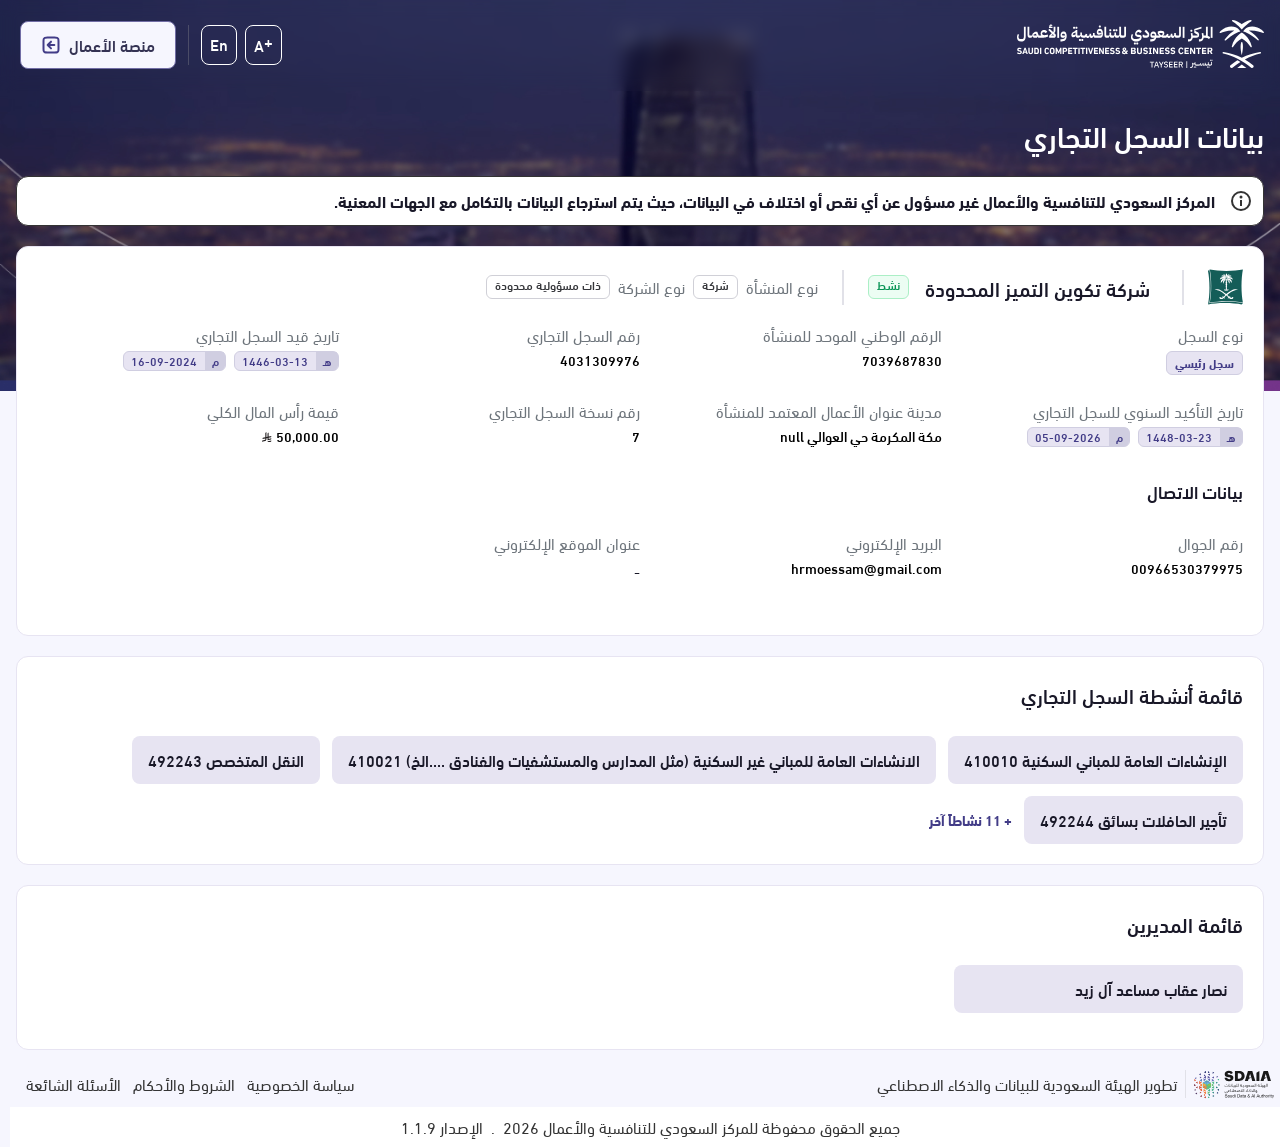
==== viewcr/index.html @ d01d8637 "Add files via upload" ====
<!DOCTYPE html><html lang="en" translate="no" style="--base-font-size: 1rem;"><head><base href="./"><script>
(function () {
  try {
    // Keep the actual exported document address before restoring the captured
    // route identity below. Root-absolute hash routers otherwise navigate to
    // the static server root (/#/route) and discard the clone/project subpath.
    var physicalDocumentPath = location.pathname;
    var physicalDocumentSearch = location.search;
    var physicalDocumentHash = location.hash;
    // A generated HTML filename is a physical implementation detail, never a
    // deployment directory. Remove it before deriving the hosting subpath.
    var currentPath = location.pathname.replace(/\/index\.html(?=\/|$)/ig, '');
    currentPath = currentPath.endsWith('/') ? currentPath : currentPath + '/';
    var marker = "/viewcr/";
    var markerIndex = currentPath.lastIndexOf(marker);
    var deploymentBase = markerIndex >= 0 ? currentPath.slice(0, markerIndex) : '';
    var deploymentRoot = (deploymentBase.replace(/\/+$/, '') || '') + '/';
    window.__CLONED_DEPLOYMENT_BASE__ = deploymentBase;
    var base = document.querySelector('base');
    if (base) base.setAttribute('href', deploymentRoot);
    function rootHashTarget(value) {
      if (typeof value !== 'string') return null;
      try {
        var parsed = new URL(value, location.href);
        if (parsed.origin !== location.origin || parsed.pathname !== '/' || !/^#\//.test(parsed.hash)) return null;
        return physicalDocumentPath + (parsed.search || physicalDocumentSearch) + parsed.hash;
      } catch (_) { return null; }
    }
    function normalizeHistoryUrl(value) {
      if (typeof value !== 'string') return value;
      try {
        var rootHash = rootHashTarget(value);
        if (rootHash) return rootHash;
        var parsed = new URL(value, location.href);
        if (parsed.pathname !== physicalDocumentPath) parsed.pathname = parsed.pathname.replace(/\/index\.html(?=\/|$)/ig, '');
        return parsed.pathname + parsed.search + parsed.hash;
      } catch (_) { return value; }
    }
    function routeAllowed(value, context) {
      var guard = window.__CLONED_ROUTE_GUARD__;
      return !guard || typeof guard.allows !== 'function' || guard.allows(value, context);
    }
    var nativeHistory = {};
    ['pushState', 'replaceState'].forEach(function (method) {
      var original = history[method];
      nativeHistory[method] = original;
      history[method] = function (state, title, url) {
        var normalized = normalizeHistoryUrl(url);
        if (url != null && !routeAllowed(normalized)) return;
        return original.call(history, state, title, normalized);
      };
    });
    // The Navigation API is the only pre-commit browser hook that also covers
    // location.href, location.assign(), and location.replace(). Anchors and
    // History API calls remain covered by the fallbacks below.
    if (window.navigation && window.navigation.addEventListener) {
      window.navigation.addEventListener('navigate', function (event) {
        var corrected = event.destination && rootHashTarget(event.destination.url);
        if (!corrected || !event.cancelable) return;
        event.preventDefault();
        if (!routeAllowed(corrected, event)) return;
        var oldUrl = location.href;
        var method = event.navigationType === 'replace' ? 'replaceState' : 'pushState';
        nativeHistory[method].call(history, null, document.title, corrected);
        window.dispatchEvent(new HashChangeEvent('hashchange', { oldURL: oldUrl, newURL: location.href }));
      });
    }
    document.addEventListener('click', function (event) {
      if (event.defaultPrevented || event.button !== 0 || event.metaKey || event.ctrlKey || event.shiftKey || event.altKey) return;
      var anchor = event.target && event.target.closest && event.target.closest('a[href]');
      if (!anchor || (anchor.target && anchor.target !== '_self') || anchor.hasAttribute('download')) return;
      var corrected = rootHashTarget(anchor.getAttribute('href'));
      if (!corrected) return;
      event.preventDefault();
      if (!routeAllowed(corrected)) return;
      var oldUrl = location.href;
      nativeHistory.pushState.call(history, null, document.title, corrected);
      window.dispatchEvent(new HashChangeEvent('hashchange', { oldURL: oldUrl, newURL: location.href }));
    }, true);
    var capturedRoute = "/viewcr?nCrNumber=+B9EvK6HoAWIYq6mggkFQg==";
    var capturedRootHash = false;
    var targetRoute = capturedRootHash
      ? physicalDocumentPath + ("?nCrNumber=+B9EvK6HoAWIYq6mggkFQg==" || physicalDocumentSearch) + (/^#\//.test(physicalDocumentHash) ? physicalDocumentHash : "")
      : deploymentRoot + capturedRoute.replace(/^\/+/, '');
    var targetIsPhysicalDocument = targetRoute.replace(/[?#].*$/, '') === physicalDocumentPath;
    if (location.pathname + location.search + location.hash !== targetRoute) {
      (capturedRootHash || targetIsPhysicalDocument ? nativeHistory.replaceState : history.replaceState).call(history, null, document.title, targetRoute);
    }
  } catch (_) {}
})();
</script><script>
(function () {
  var resources = {"https://qr.saudibusiness.gov.sa/config/root/env.root.js?1772371391979":"js/config/root/env.root_q_1772371391979-index.js","https://qr.saudibusiness.gov.sa/assets/index-QVNIwH8F.css":"css/assets/index-QVNIwH8F.css","https://qr.saudibusiness.gov.sa/env.js?1772371391979":"js/env_q_1772371391979-index.js","https://qr.saudibusiness.gov.sa/assets/index-CzTOOSTm.js":"js/assets/index-CzTOOSTm.js","https://qr.saudibusiness.gov.sa/assets/header-web-DisaZgHs.jpg":"assets/header-web-DisaZgHs.jpg","https://qr.saudibusiness.gov.sa/assets/new-logo-w-Bsa-bGtT.svg":"assets/new-logo-w-Bsa-bGtT.svg","https://api.saudibusiness.gov.sa/sbc/externalgw/qrapi-nl/api/app/Qr/GetCrDetails?mcEncryptedCrNumber=+B9EvK6HoAWIYq6mggkFQg%3D%3D":"api/_long/resource-78e67bfc792991cbad0f245cae464e5b072217eaabb51f446d895285f20db1a5.json","https://qr.saudibusiness.gov.sa/assets/sdaiaLogo-DA2sR2Cc.svg":"assets/sdaiaLogo-DA2sR2Cc.svg","https://qr.saudibusiness.gov.sa/assets/DINNextLTArabic-Medium-C5X_7zdr.woff2":"assets/DINNextLTArabic-Medium-C5X_7zdr.woff2","https://qr.saudibusiness.gov.sa/assets/DINNextLTArabic-Bold-D6gNGPOf.woff2":"assets/DINNextLTArabic-Bold-D6gNGPOf.woff2","https://qr.saudibusiness.gov.sa/assets/DINNextLTArabic-Regular-DYtxlCll.woff2":"assets/DINNextLTArabic-Regular-DYtxlCll.woff2","https://qr.saudibusiness.gov.sa/assets/header-mobile-Bri6g_KO.jpg":"assets/header-mobile-Bri6g_KO.jpg","https://qr.saudibusiness.gov.sa/viewcr?nCrNumber=+B9EvK6HoAWIYq6mggkFQg==":"-nCrNumber-B9EvK6HoAWIYq6mggkFQg-/index.html","https://qr.saudibusiness.gov.sa/":"index.html","https://qr.saudibusiness.gov.sa/root/assets/icons/fav.svg":"images/root/assets/icons/fav.svg","https://qr.saudibusiness.gov.sa/assets/worker-BlwysitS.js":"js/assets/worker-BlwysitS.js","https://qr.saudibusiness.gov.sa/assets/mada-B5JvXKD0.svg":"assets/mada-B5JvXKD0.svg","https://qr.saudibusiness.gov.sa/assets/hij-dLruiPdD.svg":"assets/hij-dLruiPdD.svg","https://qr.saudibusiness.gov.sa/assets/Ncw-RllAa_1m.svg":"assets/Ncw-RllAa_1m.svg","https://qr.saudibusiness.gov.sa/assets/ncec-DafIfX8-.svg":"assets/ncec-DafIfX8-.svg","https://qr.saudibusiness.gov.sa/assets/mewa-CB3JT-DK.svg":"assets/mewa-CB3JT-DK.svg","https://qr.saudibusiness.gov.sa/assets/MOHLogo-DXoqC3AC.svg":"assets/MOHLogo-DXoqC3AC.svg","https://qr.saudibusiness.gov.sa/assets/MTlogo-C2Y-lheE.svg":"assets/MTlogo-C2Y-lheE.svg","https://qr.saudibusiness.gov.sa/assets/mediaLogo-2PNR8sGi.svg":"assets/mediaLogo-2PNR8sGi.svg","https://qr.saudibusiness.gov.sa/assets/monshat-Bo84mOWv.svg":"assets/monshat-Bo84mOWv.svg","https://qr.saudibusiness.gov.sa/assets/mimLogo-B2V8EhDO.svg":"assets/mimLogo-B2V8EhDO.svg","https://qr.saudibusiness.gov.sa/assets/Mwan-B2q-vzvv.svg":"assets/Mwan-B2q-vzvv.svg","https://qr.saudibusiness.gov.sa/assets/mos-CrtMoiFp.svg":"assets/mos-CrtMoiFp.svg","https://qr.saudibusiness.gov.sa/assets/chi-BQS2q6wB.svg":"assets/chi-BQS2q6wB.svg","https://qr.saudibusiness.gov.sa/assets/mawani-BenLE5JF.svg":"assets/mawani-BenLE5JF.svg","https://qr.saudibusiness.gov.sa/assets/rega-CymOqqhC.svg":"assets/rega-CymOqqhC.svg","https://qr.saudibusiness.gov.sa/assets/moc-G43DWAQE.svg":"assets/moc-G43DWAQE.svg","https://qr.saudibusiness.gov.sa/assets/saso2-D1jriw6E.svg":"assets/saso2-D1jriw6E.svg","https://qr.saudibusiness.gov.sa/assets/tvtc2-q8rPKbe4.svg":"assets/tvtc2-q8rPKbe4.svg"};
  var captchaPaths = {};
  var basenameMatches = {"env.root.js":"js/config/root/env.root_q_1772371391979-index.js","index-QVNIwH8F.css":"css/assets/index-QVNIwH8F.css","env.js":"js/env_q_1772371391979-index.js","index-CzTOOSTm.js":"js/assets/index-CzTOOSTm.js","header-web-DisaZgHs.jpg":"assets/header-web-DisaZgHs.jpg","new-logo-w-Bsa-bGtT.svg":"assets/new-logo-w-Bsa-bGtT.svg","GetCrDetails":"api/_long/resource-78e67bfc792991cbad0f245cae464e5b072217eaabb51f446d895285f20db1a5.json","sdaiaLogo-DA2sR2Cc.svg":"assets/sdaiaLogo-DA2sR2Cc.svg","DINNextLTArabic-Medium-C5X_7zdr.woff2":"assets/DINNextLTArabic-Medium-C5X_7zdr.woff2","DINNextLTArabic-Bold-D6gNGPOf.woff2":"assets/DINNextLTArabic-Bold-D6gNGPOf.woff2","DINNextLTArabic-Regular-DYtxlCll.woff2":"assets/DINNextLTArabic-Regular-DYtxlCll.woff2","header-mobile-Bri6g_KO.jpg":"assets/header-mobile-Bri6g_KO.jpg","viewcr":"-nCrNumber-B9EvK6HoAWIYq6mggkFQg-/index.html","fav.svg":"images/root/assets/icons/fav.svg","worker-BlwysitS.js":"js/assets/worker-BlwysitS.js","mada-B5JvXKD0.svg":"assets/mada-B5JvXKD0.svg","hij-dLruiPdD.svg":"assets/hij-dLruiPdD.svg","Ncw-RllAa_1m.svg":"assets/Ncw-RllAa_1m.svg","ncec-DafIfX8-.svg":"assets/ncec-DafIfX8-.svg","mewa-CB3JT-DK.svg":"assets/mewa-CB3JT-DK.svg","MOHLogo-DXoqC3AC.svg":"assets/MOHLogo-DXoqC3AC.svg","MTlogo-C2Y-lheE.svg":"assets/MTlogo-C2Y-lheE.svg","mediaLogo-2PNR8sGi.svg":"assets/mediaLogo-2PNR8sGi.svg","monshat-Bo84mOWv.svg":"assets/monshat-Bo84mOWv.svg","mimLogo-B2V8EhDO.svg":"assets/mimLogo-B2V8EhDO.svg","Mwan-B2q-vzvv.svg":"assets/Mwan-B2q-vzvv.svg","mos-CrtMoiFp.svg":"assets/mos-CrtMoiFp.svg","chi-BQS2q6wB.svg":"assets/chi-BQS2q6wB.svg","mawani-BenLE5JF.svg":"assets/mawani-BenLE5JF.svg","rega-CymOqqhC.svg":"assets/rega-CymOqqhC.svg","moc-G43DWAQE.svg":"assets/moc-G43DWAQE.svg","saso2-D1jriw6E.svg":"assets/saso2-D1jriw6E.svg","tvtc2-q8rPKbe4.svg":"assets/tvtc2-q8rPKbe4.svg"};
  var imageStemMatches = {"header-web-disazghs":"assets/header-web-DisaZgHs.jpg","new-logo-w-bsa-bgtt":"assets/new-logo-w-Bsa-bGtT.svg","sdaialogo-da2sr2cc":"assets/sdaiaLogo-DA2sR2Cc.svg","header-mobile-bri6g_ko":"assets/header-mobile-Bri6g_KO.jpg","fav":"images/root/assets/icons/fav.svg","mada-b5jvxkd0":"assets/mada-B5JvXKD0.svg","hij-dlruipdd":"assets/hij-dLruiPdD.svg","ncw-rllaa_1m":"assets/Ncw-RllAa_1m.svg","ncec-dafifx8-":"assets/ncec-DafIfX8-.svg","mewa-cb3jt-dk":"assets/mewa-CB3JT-DK.svg","mohlogo-dxoqc3ac":"assets/MOHLogo-DXoqC3AC.svg","mtlogo-c2y-lhee":"assets/MTlogo-C2Y-lheE.svg","medialogo-2pnr8sgi":"assets/mediaLogo-2PNR8sGi.svg","monshat-bo84mowv":"assets/monshat-Bo84mOWv.svg","mimlogo-b2v8ehdo":"assets/mimLogo-B2V8EhDO.svg","mwan-b2q-vzvv":"assets/Mwan-B2q-vzvv.svg","mos-crtmoifp":"assets/mos-CrtMoiFp.svg","chi-bqs2q6wb":"assets/chi-BQS2q6wB.svg","mawani-benle5jf":"assets/mawani-BenLE5JF.svg","rega-cymoqqhc":"assets/rega-CymOqqhC.svg","moc-g43dwaqe":"assets/moc-G43DWAQE.svg","saso2-d1jriw6e":"assets/saso2-D1jriw6E.svg","tvtc2-q8rpkbe4":"assets/tvtc2-q8rPKbe4.svg"};
  var sourcePageUrl = "https://qr.saudibusiness.gov.sa/viewcr?nCrNumber=+B9EvK6HoAWIYq6mggkFQg==";

  function normalizeAssetPath(value) {
    if (typeof value !== 'string' || !value) return value;
    var raw = value.trim();
    try {
      var original = new URL(raw, sourcePageUrl); original.hash = '';
      var file = resources[original.href];
      var queryless = original.origin + original.pathname;
      if (!file && captchaPaths[queryless]) file = resources[queryless] || null;
      if (!file) {
        var name = original.pathname.split('/').pop();
        file = name && basenameMatches[name] || null;
      }
      if (!file && /\.(?:png|jpe?g|gif|webp|avif|svg|ico)$/i.test(original.pathname)) {
        var imageName = original.pathname.split('/').pop() || '';
        var imageStem = imageName.replace(/\.[^.]*$/, '').toLowerCase();
        file = imageStem && imageStemMatches[imageStem] || null;
      }
      if (file) return (window.__CLONED_DEPLOYMENT_BASE__ || '') + '/' + file;
      if (captchaPaths[queryless]) return 'data:,';
    } catch (_) {}
    return value;
  }

  function rewriteCssUrlTokens(input, mapper) {
  var text = String(input);
  var output = '';
  var copied = 0;
  var index = 0;
  var length = text.length;
  function skipString(position, quote) {
    position += 1;
    while (position < length) {
      if (text[position] === '\\') { position += 2; continue; }
      if (text[position] === quote) return position + 1;
      position += 1;
    }
    return length;
  }
  function skipComment(position) {
    var end = text.indexOf('*/', position + 2);
    return end < 0 ? length : end + 2;
  }
  while (index < length) {
    var character = text[index];
    if (character === '/' && text[index + 1] === '*') { index = skipComment(index); continue; }
    if (character === '"' || character === "'") { index = skipString(index, character); continue; }
    var boundaryBefore = index === 0 || !/[a-z0-9_-]/i.test(text[index - 1]);
    if (!boundaryBefore || text.slice(index, index + 3).toLowerCase() !== 'url') { index += 1; continue; }
    var cursor = index + 3;
    while (cursor < length && /\s/.test(text[cursor])) cursor += 1;
    if (text[cursor] !== '(') { index += 3; continue; }
    cursor += 1;
    while (cursor < length && /\s/.test(text[cursor])) cursor += 1;
    var valueStart = cursor;
    var valueEnd;
    var close;
    var quote = text[cursor] === '"' || text[cursor] === "'" ? text[cursor] : '';
    if (quote) {
      valueStart = cursor + 1;
      cursor = skipString(cursor, quote);
      if (cursor > length || text[cursor - 1] !== quote) { index = length; continue; }
      valueEnd = cursor - 1;
      while (cursor < length && /\s/.test(text[cursor])) cursor += 1;
      if (text[cursor] !== ')') { index = cursor; continue; }
      close = cursor;
    } else {
      var depth = 1;
      while (cursor < length) {
        character = text[cursor];
        if (character === '\\') { cursor += 2; continue; }
        if (character === '/' && text[cursor + 1] === '*') { cursor = skipComment(cursor); continue; }
        if (character === '"' || character === "'") { cursor = skipString(cursor, character); continue; }
        if (character === '(') depth += 1;
        else if (character === ')' && --depth === 0) break;
        cursor += 1;
      }
      if (cursor >= length) { index = length; continue; }
      close = cursor;
      valueEnd = close;
      while (valueEnd > valueStart && /\s/.test(text[valueEnd - 1])) valueEnd -= 1;
    }
    var original = text.slice(valueStart, valueEnd);
    var replacement = mapper(original, {
      start: index,
      end: close + 1,
      valueStart: valueStart,
      valueEnd: valueEnd,
      quote: quote,
      token: text.slice(index, close + 1)
    });
    if (typeof replacement === 'string' && replacement !== original) {
      output += text.slice(copied, valueStart) + replacement;
      copied = valueEnd;
    }
    index = close + 1;
  }
  return copied ? output + text.slice(copied) : text;
}
  function rewriteCssImportTokens(input, mapper) {
  var text = String(input);
  var output = '';
  var copied = 0;
  var index = 0;
  var length = text.length;
  function skipString(position, quote) {
    position += 1;
    while (position < length) {
      if (text[position] === '\\') { position += 2; continue; }
      if (text[position] === quote) return position + 1;
      position += 1;
    }
    return length;
  }
  while (index < length) {
    if (text[index] === '/' && text[index + 1] === '*') {
      var commentEnd = text.indexOf('*/', index + 2);
      index = commentEnd < 0 ? length : commentEnd + 2;
      continue;
    }
    if (text[index] === '"' || text[index] === "'") { index = skipString(index, text[index]); continue; }
    if (text.slice(index, index + 7).toLowerCase() !== '@import' || /[a-z0-9_-]/i.test(text[index + 7] || '')) { index += 1; continue; }
    var cursor = index + 7;
    while (cursor < length && /\s/.test(text[cursor])) cursor += 1;
    var quote = text[cursor];
    if (quote !== '"' && quote !== "'") { index = cursor; continue; }
    var valueStart = cursor + 1;
    cursor = skipString(cursor, quote);
    if (cursor > length || text[cursor - 1] !== quote) { index = length; continue; }
    var valueEnd = cursor - 1;
    var original = text.slice(valueStart, valueEnd);
    var replacement = mapper(original, { start: index, valueStart: valueStart, valueEnd: valueEnd, quote: quote });
    if (typeof replacement === 'string' && replacement !== original) {
      output += text.slice(copied, valueStart) + replacement;
      copied = valueEnd;
    }
    index = cursor;
  }
  return copied ? output + text.slice(copied) : text;
}

  function resolveCss(value) {
    if (typeof value !== 'string') return value;
    function rewrite(raw) {
      var resolved = normalizeAssetPath(raw.trim());
      return resolved === raw.trim() ? raw : resolved;
    }
    return rewriteCssImportTokens(rewriteCssUrlTokens(value, rewrite), rewrite);
  }

  function resolveMarkup(value) {
    if (typeof value !== 'string' || !value) return value;
    var output = value.replace(/\b(src|href|poster|data)=(["'])(.*?)\2/gi, function(match, attribute, quote, raw) {
      var resolved = normalizeAssetPath(raw);
      return attribute + '=' + quote + resolved + quote;
    });
    output = output.replace(/\b(srcset|imagesrcset)=(["'])(.*?)\2/gi, function(match, attribute, quote, raw) {
      var candidates = raw.split(',').map(function(candidate) {
        var parts = candidate.trim().split(/\s+/);
        parts[0] = normalizeAssetPath(parts[0]);
        return parts.join(' ');
      });
      return attribute + '=' + quote + candidates.join(', ') + quote;
    });
    return output.replace(/\bstyle=(["'])(.*?)\1/gi, function(match, quote, raw) {
      return 'style=' + quote + resolveCss(raw) + quote;
    });
  }

  [['innerHTML', 'set'], ['outerHTML', 'set']].forEach(function(entry) {
    var descriptor = Object.getOwnPropertyDescriptor(Element.prototype, entry[0]);
    if (!descriptor || !descriptor.set || !descriptor.get) return;
    Object.defineProperty(Element.prototype, entry[0], {
      configurable: true,
      enumerable: descriptor.enumerable,
      get: descriptor.get,
      set: function(value) { return descriptor.set.call(this, resolveMarkup(value)); }
    });
  });
  var insertAdjacentHTML = Element.prototype.insertAdjacentHTML;
  if (insertAdjacentHTML) Element.prototype.insertAdjacentHTML = function(position, value) {
    return insertAdjacentHTML.call(this, position, resolveMarkup(value));
  };

  var setAttribute = Element.prototype.setAttribute;
  Element.prototype.setAttribute = function (name, value) {
    var attribute = String(name).toLowerCase();
    if (attribute === 'src' || attribute === 'href' || attribute === 'poster' || attribute === 'data') value = normalizeAssetPath(value);
    if (attribute === 'style') value = resolveCss(value);
    return setAttribute.call(this, name, value);
  };

  [['HTMLImageElement', 'src'], ['HTMLScriptElement', 'src'], ['HTMLLinkElement', 'href'], ['HTMLSourceElement', 'src'], ['HTMLVideoElement', 'poster'], ['HTMLAudioElement', 'src']].forEach(function (entry) {
    var Type = window[entry[0]];
    if (!Type) return;
    var descriptor = Object.getOwnPropertyDescriptor(Type.prototype, entry[1]);
    if (!descriptor || !descriptor.set || !descriptor.get) return;
    Object.defineProperty(Type.prototype, entry[1], {
      configurable: true,
      enumerable: descriptor.enumerable,
      get: descriptor.get,
      set: function (value) { return descriptor.set.call(this, normalizeAssetPath(value)); }
    });
  });

  var originalFetch = window.fetch && window.fetch.bind(window);
  if (originalFetch) window.fetch = function (input, init) {
    if (typeof input === 'string') input = normalizeAssetPath(input);
    else if (input && input.url) input = new Request(normalizeAssetPath(input.url), input);
    return originalFetch(input, init);
  };

  var open = XMLHttpRequest.prototype.open;
  XMLHttpRequest.prototype.open = function (method, url) {
    arguments[1] = normalizeAssetPath(url);
    return open.apply(this, arguments);
  };

  var setProperty = CSSStyleDeclaration.prototype.setProperty;
  CSSStyleDeclaration.prototype.setProperty = function (name, value, priority) {
    return setProperty.call(this, name, resolveCss(value), priority);
  };
})();
</script><script>
window.__CLONED_API_CACHE__ = [
  {
    "url": "https://api.saudibusiness.gov.sa/sbc/externalgw/qrapi-nl/api/app/Qr/GetCrDetails?mcEncryptedCrNumber=+B9EvK6HoAWIYq6mggkFQg%3D%3D",
    "pathname": "/sbc/externalgw/qrapi-nl/api/app/Qr/GetCrDetails",
    "method": "GET",
    "file": "api/_long/resource-78e67bfc792991cbad0f245cae464e5b072217eaabb51f446d895285f20db1a5.json",
    "status": 200,
    "statusText": "OK",
    "contentType": "application/json; charset=utf-8",
    "headers": {
      "content-type": "application/json; charset=utf-8",
      "content-language": "ar"
    },
    "body": "{\"data\":{\"crInformation\":{\"isRestricted\":false,\"crNationalNumber\":\"7039687830\",\"crNumber\":\"4031309976\",\"encryptedCrNumber\":\"MEt3VU80WERSOXZiNnA1eFZHQ01LZz09\",\"ownerNameAr\":null,\"ownerNameEn\":null,\"ownerIdentifierNumber\":null,\"ownerIdentifierTypeNameAr\":null,\"ownerIdentifierTypeNameEn\":null,\"versionNo\":7,\"entityFullNameAr\":\"شركة تكوين التميز المحدودة\",\"entityFullNameEn\":\"Takwin Al Tamayuz Company Ltd.\",\"capital\":50000,\"companyDuration\":99,\"isMain\":true,\"mainCRNationalNumber\":null,\"mainCRNumber\":null,\"isLicenseBased\":true,\"inLiquidationProcess\":false,\"hasEcommerce\":false,\"isListed\":false,\"entityNameLang\":{\"entityNameLangID\":1,\"entityNameLangDescAr\":\"اللغة العربية\",\"entityNameLangDescEn\":\"Arabic Language\"},\"entityType\":{\"entityTypeID\":1,\"entityTypeDescAr\":\"شركة\",\"entityTypeDescEn\":\"Company\"},\"capitalCurrency\":{\"capitalCurrencyID\":1,\"capitalCurrencyDescAr\":\"ريال سعودي\",\"capitalCurrencyDescEn\":\"Saudi Riyal\"},\"companyForm\":{\"companyFormID\":1,\"companyFormDescriptionAr\":\"ذات مسؤولية محدودة\",\"companyFormDescriptionEn\":\"Limited liability company\"},\"companyCharacterList\":[],\"partnersNationality\":{\"partnersNationalityID\":4,\"partnersNationalityDescAr\":\"مختلطة\",\"partnersNationalityDescEn\":\"Mixed\"},\"lastModificationDate\":{\"lastModificationDateGregorian\":\"2026-07-27\",\"lastModificationDateHijri\":\"13-02-1448\"},\"crIssueDate\":{\"crIssueDateGregorian\":\"2024-09-16\",\"crIssueDateHijri\":\"13-03-1446\"},\"crConfirmDate\":{\"crConfirmDateGregorian\":\"2026-09-05\",\"crConfirmDateHijri\":\"23-03-1448\"},\"crStatus\":{\"crStatusID\":1,\"crStatusDescAr\":\"نشط\",\"crStatusDescEn\":\"Active\"},\"crDeleteDate\":null,\"crDeleteReasons\":[]},\"crActivities\":{\"fullActivitiesText\":null,\"activitiesType\":{\"activitiesTypeID\":\"2\",\"activitiesTypeDescriptionAr\":\"Isic\",\"activitiesTypeDescriptionEn\":\"Isic\"},\"activityList\":[{\"activityID\":\"410010\",\"activityDescriptionAr\":\"الإنشاءات العامة للمباني السكنية\",\"activityDescriptionEn\":\"Construction of all types of residential buildings\",\"isPreLicenseIssued\":false,\"isPostLicenseIssued\":false},{\"activityID\":\"410021\",\"activityDescriptionAr\":\"الانشاءات العامة للمباني غير السكنية (مثل المدارس والمستشفيات والفنادق ....الخ)\",\"activityDescriptionEn\":\"General construction of non residential buildings such as schools hospitals hotels etc\",\"isPreLicenseIssued\":false,\"isPostLicenseIssued\":false},{\"activityID\":\"492243\",\"activityDescriptionAr\":\"النقل المتخصص\",\"activityDescriptionEn\":\"Specialized transport\",\"isPreLicenseIssued\":false,\"isPostLicenseIssued\":false},{\"activityID\":\"492244\",\"activityDescriptionAr\":\"تأجير الحافلات بسائق\",\"activityDescriptionEn\":\"Renting buses with driver\",\"isPreLicenseIssued\":false,\"isPostLicenseIssued\":false},{\"activityID\":\"492250\",\"activityDescriptionAr\":\"تأجير السيارات بسائق\",\"activityDescriptionEn\":\"Renting of private cars with driver\",\"isPreLicenseIssued\":false,\"isPostLicenseIssued\":false},{\"activityID\":\"492281\",\"activityDescriptionAr\":\"النقل الدولي للركاب\",\"activityDescriptionEn\":\"International Passenger Transport\",\"isPreLicenseIssued\":false,\"isPostLicenseIssued\":false},{\"activityID\":\"562112\",\"activityDescriptionAr\":\"متعهدي الاعاشة بالحج والعمرة\",\"activityDescriptionEn\":\"Catering of Hajj and Umrah\",\"isPreLicenseIssued\":false,\"isPostLicenseIssued\":false},{\"activityID\":\"563011\",\"activityDescriptionAr\":\"محلات تقديم المشروبات  الكوفي شوب\",\"activityDescriptionEn\":\"Coffee shops\",\"isPreLicenseIssued\":false,\"isPostLicenseIssued\":true},{\"activityID\":\"771010\",\"activityDescriptionAr\":\"تأجير سيارات ركاب بدون سائق\",\"activityDescriptionEn\":\"renting and operational leasing of passenger cars (without drivers)\",\"isPreLicenseIssued\":false,\"isPostLicenseIssued\":false},{\"activityID\":\"771020\",\"activityDescriptionAr\":\"تأجير شاحنات بدون سائق\",\"activityDescriptionEn\":\"renting and operational leasing of trucks, utility trailers and recreational vehicles (without drivers)\",\"isPreLicenseIssued\":false,\"isPostLicenseIssued\":false},{\"activityID\":\"771030\",\"activityDescriptionAr\":\"تأجير حافلات بدون سائق\",\"activityDescriptionEn\":\"Renting buses without driver\",\"isPreLicenseIssued\":false,\"isPostLicenseIssued\":false},{\"activityID\":\"771041\",\"activityDescriptionAr\":\"الوساطة في تأجير المركبات\",\"activityDescriptionEn\":\"Intermediation in Vehicle Rental and Leasing Services\",\"isPreLicenseIssued\":false,\"isPostLicenseIssued\":false},{\"activityID\":\"791101\",\"activityDescriptionAr\":\"وكالة السفر والسياحة\",\"activityDescriptionEn\":\"Activities of travel and tourism agencies\",\"isPreLicenseIssued\":false,\"isPostLicenseIssued\":false},{\"activityID\":\"791223\",\"activityDescriptionAr\":\"تنظيم رحلات سياحية\",\"activityDescriptionEn\":\"Organize international tours\",\"isPreLicenseIssued\":false,\"isPostLicenseIssued\":false},{\"activityID\":\"799014\",\"activityDescriptionAr\":\"حجز وحدات الضيافة\",\"activityDescriptionEn\":\"Reservation of guest units\",\"isPreLicenseIssued\":false,\"isPostLicenseIssued\":false}]},\"entityAddress\":{\"addressType\":{\"addressTypeID\":\"1\",\"addressTypeDescriptionAr\":\"عنوان وطني\",\"addressTypeDescriptionEn\":\"National Address\"},\"nationalAddress\":{\"city\":{\"cityId\":\"6\",\"cityNameAr\":\"مكة المكرمة\",\"cityNameEn\":\"MAKKAH\"},\"district\":{\"districtId\":\"10200006038\",\"districtNameAr\":\"حي العوالي\",\"districtNameEn\":\"Al Awali Dist.\"},\"streetNameAr\":null,\"streetNameEn\":null,\"buildingNo\":\"4079\",\"unitNo\":\"1\",\"postalCode\":\"24377\",\"additionalNo\":\"8136\"},\"fullAddress\":null},\"capitalDetails\":{\"contributionCapitalDetails\":{\"capitalType\":{\"capitalTypeID\":1,\"capitalTypeDescriptionAr\":\"نقدي\",\"capitalTypeDescriptionEn\":\"Cash\"},\"cashCapital\":50000,\"inkindCapital\":0,\"totalCashContribution\":100,\"totalInkindContribution\":0,\"contributionValue\":500},\"stockCapitalDetails\":null,\"stockList\":[]},\"contactInformation\":{\"phoneNo\":\"0100000000\",\"mobileNo\":\"00966530379975\",\"email\":\"hrmoessam@gmail.com\",\"websiteURL\":null},\"mangmentInformation\":{\"managementStructure\":{\"managementStructureID\":2,\"managementStructureDescriptionAr\":\"مديران فأكثر\",\"managementStructureDescriptionEn\":\"Two or More Managers\"},\"managerList\":[{\"managerRef\":\"-\",\"identifierTypeId\":2,\"identifierNumber\":\"-\",\"nationalityId\":304,\"isLicensed\":false,\"managerType\":{\"managerTypeID\":4,\"managerTypeDescriptionAr\":\"مقيم\",\"managerTypeDescriptionEn\":\"Resident\"},\"personInfo\":{\"identifierNo\":\"-\",\"titleAr\":null,\"titleEn\":null,\"firstNameAr\":\"نصار\",\"fatherNameAr\":\"عقاب\",\"grandFatherNameAr\":\"مساعد\",\"familyNameAr\":\"آل زيد\",\"firstNameEn\":\"NASSAR\",\"fatherNameEn\":\"OQAB\",\"grandFatherNameEn\":\"MUSAED\",\"familyNameEn\":\"AL ZAID\",\"identifierType\":{\"identifierTypeID\":2,\"identifierTypeDescAr\":\"هوية مقيم\",\"identifierTypeDescEn\":\"Resident ID\"},\"nationality\":{\"nationalityID\":304,\"nationalityDescriptionAr\":\"باكستان\",\"nationalityDescriptionEn\":\"Pakistan\",\"isSaudi\":false,\"isGulf\":false}},\"managerPositionList\":[]}]},\"liquidatorList\":[]},\"error\":null}",
    "encoding": "utf8"
  }
];
(function(){
  var cache = window.__CLONED_API_CACHE__ || [];
  var sourcePageUrl = "https://qr.saudibusiness.gov.sa/viewcr?nCrNumber=+B9EvK6HoAWIYq6mggkFQg==";
  var originalFetch = window.fetch ? window.fetch.bind(window) : null;
  function identity(url, base) {
    try {
      var parsed = new URL(String(url), base || location.href);
      parsed.hash = '';
      return parsed.pathname + parsed.search;
    } catch (_) { return ''; }
  }
  function requestIdentities(url) {
    var identities = [];
    function add(value) { if (value && identities.indexOf(value) === -1) identities.push(value); }
    add(identity(url, sourcePageUrl || location.href));
    var local = identity(url, location.href);
    add(local);
    try {
      var parsed = new URL(String(url), location.href);
      var deployment = (window.__CLONED_DEPLOYMENT_BASE__ || '').replace(/\/+$/, '');
      if (deployment && (parsed.pathname === deployment || parsed.pathname.indexOf(deployment + '/') === 0)) {
        add((parsed.pathname.slice(deployment.length) || '/') + parsed.search);
      }
    } catch (_) {}
    return identities;
  }
  function itemIdentities(item) {
    var identities = [];
    function add(value) { if (value && identities.indexOf(value) === -1) identities.push(value); }
    add(identity(item.url, sourcePageUrl || location.href));
    if (item.pathname) {
      var search = '';
      try { search = new URL(item.url, sourcePageUrl || location.href).search; } catch (_) {}
      add(item.pathname + search);
    }
    if (item.file) {
      var deployment = (window.__CLONED_DEPLOYMENT_BASE__ || '').replace(/\/+$/, '');
      add((deployment || '') + '/' + String(item.file).replace(/^\/+/, ''));
    }
    return identities;
  }
  function find(url, method) {
    var requestMethod = String(method || 'GET').toUpperCase();
    var requested = requestIdentities(url);
    var exact = cache.find(function(item) {
      if (String(item.method || 'GET').toUpperCase() !== requestMethod) return false;
      var captured = itemIdentities(item);
      return requested.some(function(value) { return captured.indexOf(value) !== -1; });
    });
    if (exact) return exact;
    var requestedPaths = requested.map(function(value) { try { return new URL(value, location.origin).pathname; } catch (_) { return ''; } });
    var fallbacks = cache.filter(function(item) {
      return item.staticFallback && String(item.method || 'GET').toUpperCase() === requestMethod && requestedPaths.indexOf(item.pathname) !== -1;
    });
    return fallbacks.length === 1 ? fallbacks[0] : undefined;
  }
  window.__CLONED_FIND_API__ = find;
  function replayPayload(item) {
    if (!item || typeof item !== 'object' || Array.isArray(item)) throw new TypeError('Invalid replay entry');
    var bytes = item.encoding === 'base64'
      ? Uint8Array.from(atob(String(item.body == null ? '' : item.body)), function(c) { return c.charCodeAt(0); })
      : new TextEncoder().encode(String(item.body == null ? '' : item.body));
    var charset = 'utf-8';
    var match = String(item.contentType || item.headers && item.headers['content-type'] || '').match(/charset\s*=\s*["']?([^;"'\s]+)/i);
    if (match) charset = match[1];
    var text;
    if (item.encoding !== 'base64') text = String(item.body == null ? '' : item.body);
    else {
      try { text = new TextDecoder(charset).decode(bytes); }
      catch (_) { text = new TextDecoder('utf-8').decode(bytes); }
    }
    var headers = Object.assign({}, item.headers || {});
    var contentTypeName = Object.keys(headers).find(function(name) { return name.toLowerCase() === 'content-type'; });
    if (!contentTypeName && item.contentType) {
      headers['content-type'] = item.contentType;
      contentTypeName = 'content-type';
    }
    return {
      bytes: bytes,
      text: text,
      headers: headers,
      status: typeof item.status === 'number' ? item.status : 200,
      statusText: item.statusText == null ? '' : String(item.statusText),
      contentType: item.contentType || contentTypeName && headers[contentTypeName] || ''
    };
  }
  function makeResponse(item) {
    var payload = replayPayload(item);
    return new Response(payload.bytes, { status: payload.status, statusText: payload.statusText, headers: payload.headers });
  }
  function responseHeaders(payload) {
    return Object.keys(payload.headers).map(function(name) { return name + ': ' + payload.headers[name]; }).join('\r\n');
  }
  function responseValue(payload, responseType) {
    var type = String(responseType || '').toLowerCase();
    if (!type || type === 'text') return payload.text;
    if (type === 'json') { try { return JSON.parse(payload.text); } catch (_) { return null; } }
    if (type === 'arraybuffer') return payload.bytes.buffer.slice(payload.bytes.byteOffset, payload.bytes.byteOffset + payload.bytes.byteLength);
    if (type === 'blob') return new Blob([payload.bytes], { type: payload.contentType });
    if (type === 'document') {
      try { return new DOMParser().parseFromString(payload.text, /xml/i.test(payload.contentType) ? 'application/xml' : 'text/html'); }
      catch (_) { return null; }
    }
    return payload.text;
  }
  function bytesToBase64(bytes) {
    var binary = '';
    for (var offset = 0; offset < bytes.length; offset += 32768) {
      binary += String.fromCharCode.apply(null, bytes.subarray(offset, offset + 32768));
    }
    return btoa(binary);
  }
  function customDocumentUrl() {
    var url = new URL('custom/document.pdf', document.baseURI);
    url.searchParams.set('__clone_pdf', Date.now().toString());
    return url.href;
  }
  function resolveItem(item) {
    if (!originalFetch || !item || item.pathname !== '/backend/api/MyDocuments/ViewDocumentV2') return Promise.resolve(item);
    return originalFetch(customDocumentUrl(), { cache: 'no-store', headers: { 'cache-control': 'no-cache' } }).then(function(response) {
      if (!response.ok) throw new Error('HTTP ' + response.status);
      return response.arrayBuffer();
    }).then(function(buffer) {
      var bytes = new Uint8Array(buffer);
      if (bytes.length < 5 || String.fromCharCode.apply(null, bytes.subarray(0, 5)) !== '%PDF-') throw new Error('invalid PDF header');
      var payload = JSON.parse(item.body);
      var original = payload.data && payload.data.contentList || [];
      var chunkSize = original.length && original[0].length > 3 ? original[0].length - 3 : 95000;
      var base64 = bytesToBase64(bytes), originalBase64 = original.slice().sort(function(a, b) { return +a.slice(0, 3) - +b.slice(0, 3); }).map(function(part) { return part.slice(3); }).join('');
      if (base64 === originalBase64) return item;
      var chunks = [];
      for (var offset = 0, index = 0; offset < base64.length; offset += chunkSize, index++) {
        chunks.push(String(index).padStart(3, '0') + base64.slice(offset, offset + chunkSize));
      }
      payload.data.contentList = chunks;
      return Object.assign({}, item, { body: JSON.stringify(payload), encoding: 'utf8' });
    }).catch(function(error) {
      console.warn('Custom document unavailable; using captured PDF:', error.message || error);
      return item;
    });
  }
  if (originalFetch) {
    window.fetch = function(input, init) {
      var url = typeof input === 'string' ? input : input && input.url;
      var method = init && init.method || input && input.method || 'GET';
      var item = find(url, method);
      return item ? resolveItem(item).then(makeResponse) : originalFetch(input, init);
    };
  }
  var NativeXHR = window.XMLHttpRequest;
  if (NativeXHR) {
    window.XMLHttpRequest = function() {
      var xhr = new NativeXHR();
      var lastUrl = '';
      var lastMethod = 'GET';
      var open = xhr.open.bind(xhr);
      var send = xhr.send.bind(xhr);
      xhr.open = function(method, url) {
        lastMethod = method;
        lastUrl = url;
        return open.apply(xhr, arguments);
      };
      xhr.send = function(body) {
        var item = find(lastUrl, lastMethod);
        if (!item) return send.call(xhr, body);
        resolveItem(item).then(function(resolvedItem) {
          var payload = replayPayload(resolvedItem);
          var responseText = payload.text;
          var response = responseValue(payload, xhr.responseType);
          var responseUrl;
          try { responseUrl = new URL(String(lastUrl), location.href).href; } catch (_) { responseUrl = String(lastUrl || ''); }
          var headerText = responseHeaders(payload);
          Object.defineProperties(xhr, {
            readyState: { get: function() { return 4; } }, status: { get: function() { return payload.status; } },
            statusText: { get: function() { return payload.statusText; } },
            responseText: { get: function() {
              if (xhr.responseType && xhr.responseType !== 'text') throw new DOMException('The object is in an invalid state.', 'InvalidStateError');
              return responseText;
            } },
            response: { get: function() { return response; } }, responseURL: { get: function() { return responseUrl; } }
          });
          xhr.getAllResponseHeaders = function() { return headerText; };
          xhr.getResponseHeader = function(name) {
            var headers = payload.headers;
            var target = String(name).toLowerCase();
            var key = Object.keys(headers).find(function(header) { return header.toLowerCase() === target; });
            return key ? String(headers[key]) : null;
          };
          queueMicrotask(function() {
            xhr.dispatchEvent(new Event('readystatechange'));
            xhr.dispatchEvent(new ProgressEvent('load', { lengthComputable: true, loaded: payload.bytes.byteLength, total: payload.bytes.byteLength }));
            xhr.dispatchEvent(new ProgressEvent('loadend', { lengthComputable: true, loaded: payload.bytes.byteLength, total: payload.bytes.byteLength }));
          });
        });
      };
      return xhr;
    };
    window.XMLHttpRequest.prototype = NativeXHR.prototype;
    Object.assign(window.XMLHttpRequest, NativeXHR);
  }
})();
</script><script data-cloned-rendered-controls>(function(){
if(window.__CLONED_RENDERED_CONTROLS__)return;
var descriptors=[{"id":"control-3623c46ade733edf","category":"ORIGINAL_LINK","destination":"https://business.sa/?culture=ar","target":"_blank","operation":null,"runtimePassthrough":false},{"id":"control-b21a051821f273e6","category":"ORIGINAL_LINK","destination":"https://business.sa/?culture=ar","target":"_blank","operation":null,"runtimePassthrough":false},{"id":"control-1d2ae265f2b008fd","category":"PROTECTED_OR_UNSUPPORTED","destination":"","target":"","operation":null,"runtimePassthrough":true},{"id":"control-a3bc1f9ac5af164c","category":"PROTECTED_OR_UNSUPPORTED","destination":"","target":"","operation":null,"runtimePassthrough":true},{"id":"control-9ac47202310a0423","category":"PROTECTED_OR_UNSUPPORTED","destination":"","target":"","operation":null,"runtimePassthrough":true},{"id":"control-396a53c93ed80c99","category":"ORIGINAL_LINK","destination":"https://business.sa/privacy/","target":"","operation":null,"runtimePassthrough":false},{"id":"control-838865364d262d6f","category":"ORIGINAL_LINK","destination":"https://business.sa/terms/","target":"","operation":null,"runtimePassthrough":false},{"id":"control-5e827fae80da79df","category":"ORIGINAL_LINK","destination":"https://business.sa/faqs/","target":"","operation":null,"runtimePassthrough":false}];
var byId={};descriptors.forEach(function(item){byId[item.id]=item});
function descriptor(element){return element&&byId[element.getAttribute('data-cloned-control-id')]}
function target(operation){if(!operation||!operation.targetId)return null;return document.getElementById(operation.targetId)}
function visible(element,value){if(!element)return;element.hidden=!value;element.classList.toggle('show',value);element.setAttribute('aria-hidden',value?'false':'true')}
function local(control,item){
  var operation=item.operation||{},element=target(operation);
  if(operation.kind==='show-modal'){visible(element,true);if(element)element.focus()}
  else if(operation.kind==='hide-modal'){visible(control.closest('.modal,[role=dialog]'),false)}
  else if(operation.kind==='hide-target')visible(element,false);
  else if(operation.kind==='toggle-dropdown'){element=element||control.nextElementSibling;var expanded=control.getAttribute('aria-expanded')==='true';control.setAttribute('aria-expanded',expanded?'false':'true');visible(element,expanded?false:true)}
  else if(operation.kind==='toggle-target'){var expanded=control.getAttribute('aria-expanded')==='true';control.setAttribute('aria-expanded',expanded?'false':'true');visible(element,expanded?false:true)}
  else if(operation.kind==='switch-tab'){var container=control.closest('[role=tablist]')||control.parentElement;if(container)container.querySelectorAll('[role=tab],[data-toggle=tab],[data-bs-toggle=tab]').forEach(function(tab){var active=tab===control;tab.setAttribute('aria-selected',active?'true':'false');tab.setAttribute('tabindex',active?'0':'-1');tab.classList.toggle('active',active);var id=(tab.getAttribute('aria-controls')||(tab.getAttribute('href')||'').replace(/^#/,''));if(id)visible(document.getElementById(id),active)});if(element)visible(element,true)}
  else if(operation.kind==='scroll-anchor'&&element){element.scrollIntoView();try{history.pushState(history.state,document.title,'#'+encodeURIComponent(operation.targetId))}catch(_){}if(element.focus)element.focus()}
}
function activate(event,control,item){
  if(item.category==='CUSTOM_DOCUMENT_DOWNLOAD')return;
  if(item.runtimePassthrough)return;
  if(control.closest&&control.closest('form[data-cloned-journey-login-control]'))return;
  if(item.category==='PROTECTED_OR_UNSUPPORTED'){event.preventDefault();event.stopPropagation();return}
  if(item.category==='CAPTURED_LOCAL_NAVIGATION')return;
  if(item.category==='LOCAL_DOM_ACTION'){if(item.operation&&(item.operation.kind==='native-captured-download'||item.operation.kind==='native-journey-transition'||item.operation.kind==='native-hash-navigation'||item.operation.kind==='native-captured-route'))return;event.preventDefault();event.stopPropagation();local(control,item);return}
  var nativeLink=control.matches&&control.matches('a[href],area[href]');
  if(nativeLink)return;
  event.preventDefault();event.stopPropagation();
  if(!item.destination)return;
  if(item.target==='_blank')window.open(item.destination,'_blank','noopener,noreferrer');
  else location.assign(item.destination);
}
document.addEventListener('click',function(event){var control=event.target&&event.target.closest&&event.target.closest('[data-cloned-control-id]');var item=descriptor(control);if(item)activate(event,control,item)},false);
document.addEventListener('submit',function(event){var item=descriptor(event.target);if(item)activate(event,event.target,item)},false);
window.__CLONED_RENDERED_CONTROLS__={descriptors:descriptors,installAttempts:1};
})();</script><style>/* DOCUMENT_VIEWPORT_SCROLLBAR_FIX */
html, body { height: 100% !important; }
body { margin: 0 !important; }
</style>
    <meta charset="UTF-8">
    <meta name="viewport" content="width=device-width, initial-scale=1.0">
    <title>المركز السعودي للتنافسية والأعمال</title>
    <script type="module" src="js/config/root/env.root_q_1772371391979-index.js"></script>
    <script type="module" src="js/env_q_1772371391979-index.js"></script>
    <script type="module" crossorigin="" src="js/assets/index-CzTOOSTm.js"></script>
    <link rel="stylesheet" crossorigin="" href="css/assets/index-QVNIwH8F.css">
  <style id="_goober"> @keyframes go2264125279{from{transform:scale(0) rotate(45deg);opacity:0;}to{transform:scale(1) rotate(45deg);opacity:1;}}@keyframes go3020080000{from{transform:scale(0);opacity:0;}to{transform:scale(1);opacity:1;}}@keyframes go463499852{from{transform:scale(0) rotate(90deg);opacity:0;}to{transform:scale(1) rotate(90deg);opacity:1;}}@keyframes go1268368563{from{transform:rotate(0deg);}to{transform:rotate(360deg);}}@keyframes go1310225428{from{transform:scale(0) rotate(45deg);opacity:0;}to{transform:scale(1) rotate(45deg);opacity:1;}}@keyframes go651618207{0%{height:0;width:0;opacity:0;}40%{height:0;width:6px;opacity:1;}100%{opacity:1;height:10px;}}@keyframes go901347462{from{transform:scale(0.6);opacity:0.4;}to{transform:scale(1);opacity:1;}}.go4109123758{z-index:9999;}.go4109123758 > *{pointer-events:auto;}</style><style data-emotion="css" data-s=""></style><link rel="icon" type="image/png" sizes="32x32" href="assets/favicons/selected-c3cb6f13de5226c2.svg" data-cloned-selected-favicon="true"></head>

  <body class="rtl overflow-x-hidden">
    <div id="root"><div class="min-h-[100dvh] max-h-[100dvh] text-primary bg-[var(--violet-100)] flex flex-col text-base relative"><div class="absolute top-0 left-0 w-full  z-0"><img alt="" src="assets/header-web-DisaZgHs.jpg" class="w-full h-full object-fit"></div><div class="relative z-1"><div class="justify-between z-3  max-h-24 shadow lg___hidden items-center flex"><div class="navlogo"><a target="_blank" class="ms-4 p-5 ps-0" href="https://business.sa/?culture=ar" data-cloned-control-id="control-3623c46ade733edf" data-cloned-control-category="ORIGINAL_LINK" rel="noopener noreferrer"><img alt="" src="assets/new-logo-w-Bsa-bGtT.svg"></a></div><div class="p-5 burger-icon grid h-full place-content-center place-items-center cursor-pointer select-none"><svg width="20" height="14" viewBox="0 0 20 14" fill="none" xmlns="http://www.w3.org/2000/svg"><path d="M1 7H13M1 1H19M1 13H19" stroke="#fff" stroke-width="2" stroke-linecap="round" stroke-linejoin="round"></path></svg></div></div><div class="disable-print z-3 flex w-screen h-[100dvh] lg___h-auto overflow-hidden lg___overflow-visible  backdrop-blur  top-0 absolute lg___static"><div class="flex-1 flex transition duration-200  ease-out justify-between  lg___flex-1 min-w-screen max-w-screen overflow-hidden"><div class="lg___hidden p-5 text-white sidebar-close-icon cursor-pointer select-none"><div class="flex"><svg width="14" height="14" viewBox="0 0 14 14" fill="none" xmlns="http://www.w3.org/2000/svg"><path d="M13 1L1 13M1 1L13 13" class="stroke dark:brightness-1000" stroke="#fff" stroke-width="2" stroke-linecap="round" stroke-linejoin="round"></path></svg></div></div><div class="container! mx-auto  flex-1 max-w-[60ch] lg___max-w-screen overflow-hidden min-h-[100dvh] flex flex-col lg:flex-row end-0 lg:min-h-auto  shadow text-sm"><a target="_blank" class="ms-4 p-5 ps-0" href="https://business.sa/?culture=ar" data-cloned-control-id="control-b21a051821f273e6" data-cloned-control-category="ORIGINAL_LINK" rel="noopener noreferrer"><img alt="" src="assets/new-logo-w-Bsa-bGtT.svg"></a><div class="flex-1 overflow-hidden"><div class="flex lg___ps-16 h-full overflow-hidden"><div class="lg___hidden min-w-full z-1 flex flex-col"><div class="px-5 overflow-auto"></div></div></div></div><div class="flex-col gap-3 ms-auto h-content lg___flex-row lg___items-center p-5 flex"><div class="gap-3 lg:order-last flex"><div class="flex-1 gap-3 items-center justify-between flex"><div class="items-center gap-2 w-max flex"><div class="inline-flex ltr"><button type="button" class="flex min-h-12 px-5 py-2 items-center justify-center gap-2 rounded-lg transition duration-100 ease-out group button bg-light hover:opacity-80 border-solid border-linkColor !hover:bg-light !hover:opacity-100 bg-transparent! !px-2 min-h-10! !py-1 border-1 text-bold border-white!" data-cloned-control-id="control-1d2ae265f2b008fd" data-cloned-control-category="PROTECTED_OR_UNSUPPORTED"><span class="text-baseWhite text-base font-medium  !txt-primary-900 !group-[.button:hover]:text-white whitespace-nowrap"><div class="inline-flex items-start text-white!  "><div class="">A</div><div class="relative -top-1">+</div></div></span></button></div><div class=""><button type="button" class="flex min-h-12 px-5 py-2 items-center justify-center gap-2 rounded-lg transition duration-100 ease-out group button bg-light hover:opacity-80 border-solid border-linkColor !hover:bg-light !hover:opacity-100 bg-transparent! border-white! border-1 p-2! py-1! pt-0.5 pb-2 min-h-10!" data-cloned-control-id="control-a3bc1f9ac5af164c" data-cloned-control-category="PROTECTED_OR_UNSUPPORTED"><span class="text-baseWhite text-base font-medium  !txt-primary-900 !group-[.button:hover]:text-white whitespace-nowrap"><span class="relative text-white! -top-0.25">En</span></span></button></div></div></div><div class="self-stretch border-t-solid lg:border-t-none lg:border-r-solid border-1 divider-300 hidden lg___block lg___my-1"></div><button type="button" class="flex min-h-12 px-5 py-2 items-center justify-center gap-2 rounded-lg transition duration-100 ease-out group button bg-light hover:opacity-80 border-solid border-linkColor !hover:bg-light !hover:opacity-100 bg-transparent !bg-#F6F6FE border-1 hidden! lg:flex!" data-cloned-control-id="control-9ac47202310a0423" data-cloned-control-category="PROTECTED_OR_UNSUPPORTED"><span class="text-baseWhite text-base font-medium  !txt-primary-900 !group-[.button:hover]:text-white whitespace-nowrap">منصة الأعمال</span><img alt="" src="data:image/svg+xml,%3csvg%20width='20'%20height='21'%20viewBox='0%200%2020%2021'%20fill='none'%20xmlns='http://www.w3.org/2000/svg'%3e%3cpath%20d='M10%206.67887L6.66667%2010.0122M6.66667%2010.0122L10%2013.3455M6.66667%2010.0122H13.3333M6.5%2017.5122H13.5C14.9001%2017.5122%2015.6002%2017.5122%2016.135%2017.2397C16.6054%2017%2016.9878%2016.6176%2017.2275%2016.1472C17.5%2015.6124%2017.5%2014.9123%2017.5%2013.5122V6.51221C17.5%205.11208%2017.5%204.41201%2017.2275%203.87723C16.9878%203.40683%2016.6054%203.02437%2016.135%202.78469C15.6002%202.51221%2014.9001%202.51221%2013.5%202.51221H6.5C5.09987%202.51221%204.3998%202.51221%203.86502%202.78469C3.39462%203.02437%203.01217%203.40683%202.77248%203.87723C2.5%204.41201%202.5%205.11208%202.5%206.51221V13.5122C2.5%2014.9123%202.5%2015.6124%202.77248%2016.1472C3.01217%2016.6176%203.39462%2017%203.86502%2017.2397C4.3998%2017.5122%205.09987%2017.5122%206.5%2017.5122Z'%20stroke='%23423C87'%20stroke-width='2'%20stroke-linecap='round'%20stroke-linejoin='round'/%3e%3c/svg%3e" class="group-[.button:hover]:brightness-0 group-[.button:hover]:invert"></button></div></div></div></div></div><div class="flex-1 flex overflow-hidden"><div class="overflow-auto"></div><div class="mx-auto flex flex-col flex-1 px-[30px] pb-0 py-[30px] [&amp;&gt;main]:pb-5 max-w-full overflow-auto main-content p-layout-controls"><div class=""><div class="max-w-[1500px] mx-auto"><main><div class="container mx-auto z-1 relative"><div class="text-[#191828] dark:text-white text-3xl font-500 mb-6 text-white! -mt-5 mb-2!">بيانات السجل التجاري</div><div class="rounded-xl border border-solid p-3 bg-[#fff] border-[#333] mb-5 font-bold"><div class="grid grid-cols-[auto_1fr] items-center gap-x-4"><div class="flex"><div class="relative inline-flex aspect-square"><div class="css-1ytqfy5" style="border-color: rgb(51, 51, 51);"></div><svg width="20" height="20" viewBox="0 0 100 100"><circle cx="50" cy="50" r="45" stroke="#333" stroke-width="10" fill="none"></circle><circle cx="50" cy="30" r="7.5" fill="#333"></circle><line x1="50" y1="45" x2="50" y2="75" stroke="#333" stroke-width="10"></line></svg></div></div><div class="flex flex-col"><div class="text-md alert-normal-text">المركز السعودي للتنافسية والأعمال غير مسؤول عن أي نقص أو اختلاف في البيانات، حيث يتم استرجاع البيانات بالتكامل مع الجهات المعنية.</div></div></div></div><div class=""><div class="flex flex-col"><div class="border border-solid border-[var(--primary100)] bg-[var(--darkBlurred)] h-full p-5 dark:bg-[#363554] dark:border-[#5d5b75] rounded-[12px] mb-5"><div class="flex-wrap justify-between pt-0 pb-4 px-0 flex gap-3"><div class="flex items-center flex-wrap gap-2"><svg width="35" height="40px" viewBox="0 0 40 40" xmlns="http://www.w3.org/2000/svg" xmlns:xlink="http://www.w3.org/1999/xlink"><g id="qr-code-" stroke="none" stroke-width="1" fill="none" fill-rule="evenodd"><g id="\u0639\u0631\u0636-\u0645\u0644\u062E\u0635-\u0627\u0644\u0637\u0644\u0628" transform="translate(-1325.000000, -246.000000)" fill="#145D58" fill-rule="nonzero"><g id="Group-4" transform="translate(1325.000000, 246.000000)"><path d="M1.8404908,38.404908 L1.47239264,38.4662577 L0,39.9386503 C4.72392638,38.9570552 11.595092,38.2822086 19.202454,38.2822086 C26.809816,38.2822086 33.6809816,38.9570552 38.404908,39.9386503 L40,38.3435583 C35.0920245,37.3006135 28.2208589,36.7484663 20.9815951,36.7484663 C13.7423313,36.809816 6.74846626,37.4233129 1.8404908,38.404908" id="Path"></path><path d="M1.47239264,38.5889571 L1.53374233,38.2208589 C2.57668712,33.3128834 3.19018405,26.3190184 3.19018405,19.0184049 C3.19018405,11.7791411 2.57668712,4.90797546 1.59509202,0 L0,1.59509202 C0.981595092,6.3190184 1.65644172,13.190184 1.65644172,20.797546 C1.65644172,28.404908 0.981595092,35.2760736 0,40 L1.47239264,38.5889571 Z" id="Path"></path><path d="M39.8773006,0.0613496933 C34.9693252,1.04294479 28.1595092,1.65644172 20.9815951,1.65644172 C13.8650307,1.65644172 6.99386503,1.10429448 2.08588957,0.0613496933 C3.06748466,4.96932515 3.6809816,11.8404908 3.6809816,18.9570552 C3.6809816,26.1349693 3.12883436,32.9447853 2.08588957,37.8527607 C6.99386503,36.8711656 13.8650307,36.2576687 20.9815951,36.2576687 C28.1595092,36.2576687 34.9693252,36.809816 39.8773006,37.8527607 C38.8957055,32.9447853 38.2822086,26.1349693 38.2822086,18.9570552 C38.3435583,11.8404908 38.8957055,4.96932515 39.8773006,0.0613496933 Z M27.2392638,9.32515337 C27.3006135,9.38650307 27.3006135,9.38650307 27.3006135,9.50920245 L27.3006135,9.63190184 L27.3619632,9.63190184 C27.3619632,9.63190184 27.8527607,9.69325153 27.8527607,10.3680982 L27.8527607,10.4294479 L27.9141104,10.4294479 C27.9141104,10.4294479 28.3435583,10.6748466 28.404908,11.0429448 C28.404908,11.1656442 28.404908,11.2269939 28.3435583,11.2883436 C28.2822086,11.2883436 28.0981595,11.2883436 27.9754601,11.2883436 C27.6687117,11.2883436 27.4233129,11.2269939 27.3619632,11.1042945 L27.3619632,11.1042945 L27.3619632,11.1042945 C27.3619632,11.1042945 26.8711656,10.9202454 26.3803681,10.5521472 L26.3190184,10.4907975 L26.2576687,10.4907975 C26.2576687,10.4907975 26.0736196,10.6134969 25.8895706,10.6134969 C25.7055215,10.6134969 25.4601227,10.4907975 25.2147239,10.3680982 L25.1533742,10.3067485 L25.0920245,10.3680982 C25.0920245,10.3680982 25.0306748,10.4294479 24.9079755,10.4907975 L24.8466258,10.4907975 L24.8466258,10.4907975 L24.8466258,10.4907975 C24.6625767,10.4907975 24.4785276,10.4294479 24.2331288,10.2453988 L24.1717791,10.2453988 L24.1104294,10.3680982 C24.1104294,10.3680982 23.9877301,10.6134969 23.3742331,10.6134969 C23.2515337,10.6134969 23.190184,10.6134969 23.1288344,10.6134969 C23.006135,10.5521472 22.3312883,10.3067485 21.6564417,10.1840491 L21.4110429,10.1226994 L21.4110429,10.1226994 C21.6564417,10.0613497 21.8404908,9.93865031 22.0858896,9.87730061 C22.392638,9.75460123 22.7607362,9.69325153 22.7607362,9.69325153 L22.7607362,9.69325153 C23.3128834,9.44785276 23.4355828,9.14110429 23.4969325,8.95705521 C23.7423313,8.95705521 23.8650307,8.89570552 23.9877301,8.83435583 L23.9877301,8.83435583 C23.9877301,8.83435583 24.3558282,8.65030675 24.7239264,8.65030675 C24.8466258,8.65030675 24.9693252,8.71165644 24.9693252,8.77300613 C25.0306748,8.83435583 25.0306748,8.89570552 25.0306748,8.95705521 L25.0306748,9.14110429 L25.1533742,9.0797546 C25.1533742,9.0797546 25.6441718,8.83435583 26.0122699,8.83435583 C26.1349693,8.83435583 26.196319,8.83435583 26.2576687,8.89570552 C26.2576687,8.95705521 26.2576687,9.01840491 26.2576687,9.0797546 L26.196319,9.20245399 L26.3190184,9.20245399 C26.3190184,9.20245399 26.5030675,9.14110429 26.6257669,9.14110429 C26.993865,9.14110429 27.1779141,9.20245399 27.2392638,9.32515337 Z M24.7852761,14.4785276 C24.7852761,14.4785276 25.0306748,14.8466258 24.601227,15.2147239 L24.5398773,15.2760736 L24.5398773,15.3374233 C24.5398773,15.4601227 24.601227,15.8282209 24.4785276,16.0122699 L24.2944785,16.1349693 C24.0490798,15.8895706 23.8650307,15.5828221 23.8650307,15.398773 L23.8650307,15.398773 L23.8650307,15.398773 C23.8650307,15.398773 23.6196319,14.9693252 23.6196319,14.4171779 L23.6196319,14.2944785 L23.5582822,14.2944785 C23.5582822,14.2944785 23.1288344,14.0490798 23.1288344,13.4969325 L23.1288344,13.4355828 L23.0674847,13.4355828 C23.0674847,13.4355828 22.7607362,13.4355828 22.6380368,12.6993865 L22.6380368,12.5766871 L22.5153374,12.6380368 C22.5153374,12.6380368 22.2699387,12.7607362 21.8404908,12.0858896 C21.7791411,11.9631902 21.5337423,11.2269939 21.2269939,10.6748466 C21.8404908,11.1042945 22.5766871,11.9631902 22.5766871,11.9631902 L22.5766871,11.9631902 C22.8220859,12.208589 23.1288344,12.2699387 23.3128834,12.2699387 C23.4969325,12.2699387 23.5582822,12.208589 23.6196319,12.1472393 C23.6809816,12.2699387 23.803681,12.392638 23.8650307,12.392638 L23.803681,12.4539877 L23.6809816,12.5153374 L23.803681,12.5766871 C24.0490798,12.7607362 24.5398773,13.0674847 24.4785276,13.2515337 L24.3558282,13.3742331 L24.2331288,13.4355828 L24.3558282,13.5582822 C24.4785276,13.6809816 24.7852761,14.0490798 24.7852761,14.2944785 L24.7852761,14.4785276 L24.7852761,14.4785276 L24.7852761,14.4785276 Z M17.607362,16.1349693 L17.4233129,16.0122699 C17.2392638,15.7668712 17.3619632,15.3374233 17.3619632,15.3374233 L17.3619632,15.2760736 L17.3006135,15.2147239 C16.9325153,14.9079755 17.1165644,14.4785276 17.1165644,14.4785276 L17.1779141,14.4171779 L17.1165644,14.3558282 L16.993865,14.1717791 C16.993865,13.9263804 17.3006135,13.5582822 17.4233129,13.4355828 L17.5460123,13.3128834 L17.4233129,13.2515337 L17.3006135,13.1288344 C17.3006135,12.9447853 17.6687117,12.6380368 17.9754601,12.4539877 L18.0981595,12.392638 L17.9754601,12.3312883 L17.9141104,12.2699387 C17.9754601,12.208589 18.0368098,12.0858896 18.1595092,12.0245399 C18.2208589,12.0858896 18.3435583,12.1472393 18.4662577,12.1472393 C18.7116564,12.1472393 18.9570552,12.0245399 19.202454,11.8404908 L19.202454,11.8404908 C19.202454,11.8404908 19.9386503,10.9815951 20.5521472,10.5521472 C20.3067485,11.1042945 20,11.8404908 19.9386503,11.9631902 C19.5705521,12.6380368 19.2638037,12.5153374 19.2638037,12.5153374 L19.1411043,12.4539877 L19.1411043,12.5766871 C19.0797546,13.2515337 18.7116564,13.3128834 18.7116564,13.3128834 L18.6503067,13.3128834 L18.6503067,13.4355828 C18.6503067,14.1104294 18.2208589,14.2331288 18.2208589,14.2331288 L18.1595092,14.2331288 L18.1595092,14.2944785 C18.1595092,14.8466258 17.9141104,15.2760736 17.9141104,15.2760736 L17.9141104,15.2760736 L17.9141104,15.2760736 C18.0368098,15.5828221 17.791411,15.8895706 17.607362,16.1349693 Z M14.8466258,13.7423313 C14.6625767,13.006135 15.0920245,12.6993865 15.0920245,12.6380368 L15.1533742,12.5766871 L15.1533742,12.5153374 C15.0920245,12.392638 15.0920245,12.2699387 15.1533742,12.1472393 C15.3374233,11.7791411 15.9509202,11.595092 15.9509202,11.595092 L16.0736196,11.595092 L16.0122699,11.4723926 C15.9509202,11.3496933 15.9509202,11.2269939 16.0122699,11.2269939 C16.196319,10.9815951 16.7484663,10.9202454 16.993865,10.9202454 L17.1165644,10.9202454 L17.0552147,10.797546 L17.0552147,10.6748466 L17.1165644,10.6748466 C17.3006135,10.6748466 17.4846626,10.6134969 17.7300613,10.4294479 C17.8527607,10.5521472 17.9754601,10.6748466 18.5276074,10.6748466 C18.6503067,10.6748466 18.7730061,10.6748466 18.8343558,10.6748466 L18.8343558,10.6748466 C18.8343558,10.6748466 19.9386503,10.2453988 20.5521472,10.1840491 L20.6748466,10.1840491 L20.6748466,10.1840491 L20.4907975,10.3067485 L20.2453988,10.4907975 C19.6932515,10.9202454 19.0797546,11.6564417 19.0184049,11.7177914 C18.7730061,11.9018405 18.5276074,11.9631902 18.3435583,11.9631902 C18.1595092,11.9631902 18.0981595,11.8404908 18.0981595,11.8404908 L18.0368098,11.7791411 L18.0981595,11.8404908 L18.0368098,11.9631902 C17.9141104,12.1472393 17.8527607,12.208589 17.791411,12.3312883 L17.7300613,12.392638 C17.5460123,12.5766871 17.4846626,12.5766871 17.4233129,12.5766871 L17.3006135,12.5153374 L17.2392638,12.4539877 L17.1779141,12.5766871 C16.8711656,13.2515337 16.4417178,13.3128834 16.3803681,13.3128834 L16.3190184,13.3128834 L16.2576687,13.3128834 L16.2576687,13.3742331 C15.9509202,14.1104294 15.5214724,14.4785276 15.5214724,14.4785276 L15.5214724,14.4785276 L15.5214724,14.4785276 C15.398773,14.7239264 14.9079755,15.0306748 14.7239264,15.0920245 C14.2944785,14.601227 14.8466258,13.803681 14.8466258,13.7423313 L14.8466258,13.7423313 L14.8466258,13.7423313 Z M18.5276074,22.8220859 L20.6748466,22.8220859 L20.2453988,20.8588957 L20.5521472,20.5521472 L20.1226994,18.7730061 L20.4907975,18.5889571 L20,16.6257669 L20.4294479,16.3190184 L20.0613497,14.6625767 L20.4907975,14.4171779 L20.2453988,12.9447853 L20.5521472,12.6993865 L20.4907975,11.1042945 L20.4907975,11.1042945 C20.4907975,11.0429448 20.6748466,10.6134969 20.9815951,10.3067485 C21.3496933,10.6134969 21.4723926,11.1042945 21.4723926,11.1042945 L21.4110429,12.6993865 L21.7177914,12.9447853 L21.4723926,14.4171779 L21.9018405,14.6625767 L21.5337423,16.3190184 L21.9631902,16.6257669 L21.5337423,18.5889571 L21.8404908,18.7730061 L21.4110429,20.5521472 L21.7177914,20.8588957 L21.4110429,22.8220859 L23.4969325,22.8220859 C23.4969325,22.8220859 23.7423313,22.9447853 23.6809816,23.1288344 C23.5582822,23.3742331 22.4539877,24.4171779 22.4539877,24.3558282 C22.3312883,24.2944785 22.3312883,23.8650307 22.2699387,23.803681 C22.208589,23.7423313 21.7791411,24.2331288 21.5337423,24.3558282 C21.5337423,24.3558282 21.2883436,24.1104294 20.9815951,23.9263804 C20.6748466,24.1717791 20.3067485,24.3558282 20.3067485,24.3558282 C20.0613497,24.2331288 19.7546012,23.7423313 19.7546012,23.803681 C19.6932515,23.8650307 19.6932515,24.2944785 19.5705521,24.3558282 C19.4478528,24.4171779 18.3435583,23.3128834 18.3435583,23.1288344 C18.2822086,22.8834356 18.5276074,22.8220859 18.5276074,22.8220859 Z M24.7852761,12.5153374 L24.7239264,12.392638 L24.6625767,12.4539877 C24.6625767,12.4539877 24.601227,12.5153374 24.5398773,12.5153374 C24.4785276,12.5153374 24.2944785,12.4539877 24.2331288,12.3312883 L24.1717791,12.2699387 C24.1104294,12.1472393 23.9877301,12.0245399 23.9263804,11.9018405 L23.8650307,11.7791411 L23.803681,11.8404908 L23.7423313,11.9018405 C23.7423313,11.9018405 23.6809816,12.0245399 23.4969325,12.0245399 C23.3128834,12.0245399 23.1288344,11.9018405 22.8220859,11.7791411 C22.7607362,11.6564417 22.0858896,11.0429448 21.595092,10.5521472 C21.4723926,10.4907975 21.4110429,10.4294479 21.3496933,10.3680982 L21.1656442,10.2453988 L21.1656442,10.2453988 L21.2883436,10.2453988 C22.0245399,10.3680982 23.006135,10.7361963 23.006135,10.7361963 L23.006135,10.7361963 C23.1288344,10.7361963 23.2515337,10.7361963 23.3128834,10.7361963 C23.803681,10.7361963 24.0490798,10.5521472 24.1104294,10.4907975 C24.3558282,10.6748466 24.5398773,10.7361963 24.7852761,10.7361963 L24.8466258,10.7361963 L24.8466258,10.8588957 L24.7852761,10.9815951 L24.9079755,10.9815951 C25.1533742,10.9815951 25.7055215,11.0429448 25.8895706,11.2883436 C25.9509202,11.3496933 25.9509202,11.4723926 25.8895706,11.5337423 L25.8282209,11.6564417 L25.9509202,11.7177914 C25.9509202,11.7177914 26.5644172,11.9018405 26.7484663,12.2699387 C26.809816,12.392638 26.809816,12.5153374 26.7484663,12.6380368 L26.7484663,12.6993865 L26.809816,12.7607362 C26.809816,12.7607362 27.3006135,13.0674847 27.0552147,13.8650307 L27.0552147,13.9263804 L27.0552147,13.9877301 C27.0552147,13.9877301 27.607362,14.7852761 27.3006135,15.2147239 C27.0552147,15.0920245 26.5644172,14.9079755 26.5030675,14.601227 L26.5030675,14.601227 L26.5030675,14.601227 C26.5030675,14.601227 26.0736196,14.1717791 25.7668712,13.4969325 L25.7055215,13.4355828 L25.6441718,13.4355828 L25.5828221,13.4355828 C25.4601227,13.2515337 25.0920245,13.190184 24.7852761,12.5153374 Z M25.3374233,6.80981595 L25.3374233,6.80981595 L25.4601227,6.80981595 C25.4601227,6.80981595 25.5828221,6.74846626 25.7055215,6.74846626 C25.8895706,6.74846626 26.0122699,6.87116564 26.1349693,7.05521472 L26.1349693,7.11656442 L26.196319,7.11656442 L26.2576687,7.11656442 C26.3803681,7.11656442 26.6871166,7.11656442 26.809816,7.3006135 C26.8711656,7.36196319 26.8711656,7.42331288 26.8711656,7.54601227 C26.6871166,7.66871166 26.3803681,7.91411043 26.1349693,7.91411043 L26.0736196,7.91411043 L26.0736196,7.91411043 L26.0736196,7.91411043 C26.0736196,7.91411043 25.8282209,8.03680982 25.398773,8.03680982 C25.2760736,8.03680982 25.2147239,8.03680982 25.1533742,8.03680982 L25.0920245,8.03680982 L25.0920245,8.09815951 C25.0920245,8.09815951 24.8466258,8.40490798 24.4171779,8.40490798 L24.2331288,8.40490798 L24.2331288,8.40490798 L24.2331288,8.46625767 C24.2331288,8.46625767 24.2331288,8.58895706 24.1104294,8.65030675 L24.0490798,8.71165644 L23.8650307,8.77300613 L23.803681,8.77300613 C23.7423313,8.77300613 23.6196319,8.77300613 23.5582822,8.77300613 L23.4969325,8.77300613 L23.4355828,8.77300613 L23.4355828,8.77300613 L23.4355828,8.77300613 L23.4355828,8.77300613 C23.4355828,8.83435583 23.4355828,9.0797546 22.8220859,9.44785276 C22.6993865,9.44785276 22.1472393,9.63190184 21.6564417,9.75460123 C21.4723926,9.81595092 21.4110429,9.87730061 21.2269939,9.93865031 L21.2269939,9.93865031 L21.2269939,9.93865031 L21.4110429,9.69325153 C21.7177914,9.38650307 22.1472393,8.95705521 22.1472393,8.95705521 L22.1472393,8.95705521 C22.4539877,8.52760736 22.4539877,8.2208589 22.4539877,8.1595092 C22.8220859,7.91411043 22.8834356,7.66871166 22.8834356,7.54601227 C23.0674847,7.48466258 23.1288344,7.36196319 23.2515337,7.3006135 L23.2515337,7.3006135 C23.3128834,7.3006135 23.3742331,7.3006135 23.3742331,7.42331288 L23.4355828,7.54601227 L23.4969325,7.42331288 C23.6809816,7.17791411 23.9877301,6.80981595 24.1717791,6.80981595 C24.1717791,6.80981595 24.2331288,6.80981595 24.2944785,6.93251534 L24.3558282,7.05521472 L24.4785276,6.93251534 C24.601227,6.80981595 24.9079755,6.62576687 25.1533742,6.62576687 C25.2760736,6.62576687 25.2760736,6.68711656 25.3374233,6.80981595 Z M21.9018405,7.05521472 L22.0245399,7.17791411 L22.0858896,6.99386503 C22.1472393,6.68711656 22.3312883,6.25766871 22.392638,6.25766871 L22.4539877,6.3190184 L22.5766871,6.44171779 L22.6380368,6.3190184 C22.6993865,6.13496933 22.8834356,5.76687117 23.1288344,5.76687117 L23.2515337,5.82822086 L23.3128834,5.88957055 L23.3742331,5.82822086 C23.3742331,5.82822086 23.4969325,5.64417178 23.6196319,5.64417178 C23.7423313,5.64417178 23.803681,5.70552147 23.8650307,5.76687117 L23.9263804,5.82822086 L23.9877301,5.82822086 C23.9877301,5.82822086 24.2331288,5.70552147 24.3558282,5.70552147 C24.4785276,5.70552147 24.601227,5.76687117 24.601227,5.82822086 C24.4785276,6.07361963 24.3558282,6.3803681 24.1717791,6.3803681 L24.1717791,6.3803681 L24.1717791,6.3803681 C24.1717791,6.3803681 23.9263804,6.62576687 23.4355828,6.80981595 L23.3742331,6.80981595 L23.3742331,6.87116564 C23.3742331,6.87116564 23.3742331,6.99386503 23.2515337,7.11656442 C23.190184,7.2392638 23.006135,7.36196319 22.8834356,7.36196319 L22.8834356,7.36196319 L22.8220859,7.36196319 L22.8220859,7.48466258 L22.8220859,7.54601227 L22.8220859,7.60736196 C22.8220859,7.66871166 22.8220859,7.79141104 22.6993865,7.85276074 C22.6380368,7.91411043 22.5153374,7.97546012 22.4539877,8.09815951 L22.392638,8.1595092 L22.392638,8.1595092 L22.392638,8.1595092 L22.4539877,8.2208589 C22.4539877,8.2208589 22.5766871,8.46625767 22.208589,8.95705521 C22.1472393,9.01840491 21.9018405,9.20245399 21.595092,9.44785276 L21.4110429,9.63190184 L21.2269939,9.81595092 L21.2883436,9.69325153 C21.5337423,9.01840491 21.8404908,7.79141104 21.9631902,6.99386503 L21.9018405,7.05521472 Z M20.3067485,6.44171779 L20.3067485,6.44171779 L20.3680982,6.3190184 C20.3067485,5.70552147 20.3680982,5.21472393 20.4907975,5.09202454 L20.5521472,5.03067485 L20.6134969,5.03067485 L20.7361963,5.09202454 L20.7361963,5.09202454 C20.8588957,4.66257669 20.9815951,4.35582822 21.1042945,4.23312883 C21.2269939,4.35582822 21.3496933,4.60122699 21.4723926,5.09202454 L21.4723926,5.21472393 L21.595092,5.15337423 L21.6564417,5.15337423 L21.7177914,5.21472393 C21.8404908,5.39877301 21.9018405,5.88957055 21.8404908,6.44171779 L21.8404908,6.56441718 L21.9018405,6.56441718 C21.9018405,6.62576687 21.9018405,6.80981595 21.8404908,6.99386503 L21.8404908,7.11656442 L21.7791411,7.36196319 C21.6564417,7.91411043 21.4723926,8.65030675 21.2269939,9.50920245 L21.2269939,9.57055215 L21.1656442,9.81595092 L21.1656442,9.81595092 L21.1656442,9.75460123 L21.1042945,9.50920245 L21.1042945,9.38650307 C20.8588957,8.65030675 20.6748466,7.79141104 20.5521472,7.2392638 L20.4907975,6.99386503 L20.4907975,6.93251534 C20.3067485,6.68711656 20.3067485,6.50306748 20.3067485,6.44171779 Z M17.7300613,5.70552147 C17.9141104,5.70552147 18.0981595,5.82822086 18.0981595,5.82822086 L18.1595092,5.82822086 L18.2208589,5.76687117 C18.3435583,5.70552147 18.404908,5.64417178 18.4662577,5.64417178 C18.6503067,5.64417178 18.7116564,5.82822086 18.7116564,5.82822086 L18.7730061,5.88957055 L18.8343558,5.82822086 L18.9570552,5.76687117 C19.1411043,5.76687117 19.3251534,6.13496933 19.3865031,6.3190184 L19.4478528,6.44171779 L19.5092025,6.3190184 L19.5705521,6.25766871 C19.6932515,6.25766871 19.8159509,6.62576687 19.8773006,6.99386503 L19.8773006,7.17791411 L20,7.05521472 L20.1226994,6.99386503 C20.3067485,7.73006135 20.6134969,9.01840491 20.797546,9.69325153 L20.8588957,9.81595092 L20.6748466,9.63190184 L20.4907975,9.44785276 C20.2453988,9.20245399 19.9386503,8.95705521 19.8773006,8.95705521 C19.5092025,8.46625767 19.6319018,8.2208589 19.6319018,8.2208589 L19.6932515,8.1595092 L19.6932515,8.1595092 L19.6932515,8.1595092 L19.6319018,8.09815951 C19.5092025,8.03680982 19.3865031,7.97546012 19.3865031,7.85276074 C19.2638037,7.73006135 19.2638037,7.60736196 19.2638037,7.60736196 L19.2638037,7.54601227 L19.2638037,7.54601227 L19.2638037,7.54601227 L19.202454,7.54601227 L19.202454,7.54601227 C18.9570552,7.48466258 18.8957055,7.36196319 18.8343558,7.3006135 C18.7116564,7.11656442 18.7116564,7.05521472 18.7116564,7.05521472 L18.7116564,6.93251534 L18.6503067,6.93251534 C18.2822086,6.74846626 17.9141104,6.50306748 17.9141104,6.50306748 L17.9141104,6.50306748 L17.9141104,6.50306748 C17.7300613,6.50306748 17.607362,6.19631902 17.4846626,5.95092025 C17.4846626,5.70552147 17.607362,5.70552147 17.7300613,5.70552147 Z M15.2760736,7.36196319 C15.4601227,7.17791411 15.7668712,7.17791411 15.8282209,7.17791411 L15.8895706,7.17791411 L15.9509202,7.17791411 L15.9509202,7.11656442 C16.0736196,6.87116564 16.196319,6.80981595 16.3803681,6.80981595 C16.5030675,6.80981595 16.6257669,6.87116564 16.6257669,6.87116564 L16.6871166,6.93251534 L16.7484663,6.87116564 C16.809816,6.74846626 16.8711656,6.68711656 16.993865,6.68711656 C17.2392638,6.68711656 17.6687117,6.99386503 17.6687117,6.99386503 L17.791411,7.11656442 L17.8527607,6.99386503 C17.8527607,6.87116564 17.9141104,6.87116564 17.9754601,6.87116564 C18.1595092,6.87116564 18.4662577,7.2392638 18.6503067,7.48466258 L18.7116564,7.60736196 L18.7730061,7.48466258 C18.8343558,7.36196319 18.8957055,7.36196319 18.9570552,7.36196319 L18.9570552,7.36196319 C19.0797546,7.48466258 19.202454,7.60736196 19.3251534,7.60736196 C19.3251534,7.73006135 19.3865031,7.97546012 19.7546012,8.2208589 C19.6932515,8.34355828 19.6932515,8.65030675 20,9.01840491 L20,9.01840491 C20,9.01840491 20.4294479,9.32515337 20.7361963,9.75460123 L20.9202454,10 L20.9202454,10 L20.9202454,10 C20.797546,9.93865031 20.6748466,9.87730061 20.4907975,9.81595092 C20,9.63190184 19.4478528,9.50920245 19.3251534,9.50920245 C18.7116564,9.26380368 18.7116564,8.89570552 18.7116564,8.83435583 L18.7116564,8.83435583 L18.7116564,8.77300613 L18.7116564,8.77300613 L18.6503067,8.77300613 L18.5889571,8.77300613 C18.4662577,8.77300613 18.404908,8.77300613 18.3435583,8.77300613 L18.2822086,8.77300613 L18.0981595,8.71165644 L18.0368098,8.65030675 C17.9141104,8.52760736 17.9141104,8.46625767 17.9141104,8.46625767 L17.9141104,8.40490798 L17.8527607,8.40490798 L17.6687117,8.40490798 C17.2392638,8.40490798 16.993865,8.09815951 16.993865,8.09815951 L16.9325153,8.03680982 L16.8711656,8.03680982 C16.7484663,8.03680982 16.6871166,8.03680982 16.6257669,8.03680982 C16.2576687,8.03680982 15.9509202,7.91411043 15.9509202,7.91411043 L15.9509202,7.91411043 L15.9509202,7.91411043 L15.8895706,7.91411043 C15.6441718,7.91411043 15.3374233,7.66871166 15.1533742,7.54601227 C15.1533742,7.42331288 15.2147239,7.42331288 15.2760736,7.36196319 Z M13.5582822,10.9815951 C13.6196319,10.6748466 14.0490798,10.3680982 14.0490798,10.3680982 L14.1104294,10.3680982 L14.1104294,10.3067485 C14.1104294,9.63190184 14.601227,9.57055215 14.601227,9.57055215 L14.6625767,9.57055215 L14.6625767,9.44785276 C14.6625767,9.32515337 14.6625767,9.26380368 14.7239264,9.20245399 C14.8466258,9.0797546 15.0306748,9.01840491 15.3374233,9.01840491 C15.5214724,9.01840491 15.6441718,9.0797546 15.6441718,9.0797546 L15.7668712,9.0797546 L15.7055215,8.95705521 C15.7055215,8.89570552 15.7055215,8.77300613 15.7055215,8.77300613 C15.7668712,8.71165644 15.8282209,8.71165644 15.9509202,8.71165644 C16.2576687,8.71165644 16.809816,8.95705521 16.809816,8.95705521 L16.9325153,9.01840491 L16.9325153,8.83435583 C16.9325153,8.71165644 16.9325153,8.65030675 16.993865,8.65030675 C17.0552147,8.58895706 17.1779141,8.52760736 17.2392638,8.52760736 C17.5460123,8.52760736 17.9754601,8.71165644 17.9754601,8.71165644 L18.0368098,8.71165644 C18.1595092,8.77300613 18.2822086,8.83435583 18.5276074,8.83435583 C18.5276074,9.01840491 18.7116564,9.26380368 19.2638037,9.57055215 L19.2638037,9.57055215 C19.2638037,9.57055215 19.5092025,9.63190184 19.9386503,9.75460123 C20.1840491,9.81595092 20.3680982,9.87730061 20.6134969,10 L20.6134969,10 L20.3680982,10.0613497 C19.6932515,10.2453988 19.0184049,10.4907975 18.8957055,10.4907975 C18.7730061,10.4907975 18.6503067,10.4907975 18.6503067,10.4907975 C18.0368098,10.4907975 17.9141104,10.2453988 17.9141104,10.2453988 L17.8527607,10.1226994 L17.791411,10.1840491 C17.5460123,10.3680982 17.3619632,10.4294479 17.1779141,10.4294479 L17.1779141,10.4294479 L17.1165644,10.4294479 L17.0552147,10.4294479 C16.9325153,10.3680982 16.8711656,10.3067485 16.8711656,10.3067485 L16.809816,10.2453988 L16.7484663,10.3067485 C16.5030675,10.4907975 16.3190184,10.5521472 16.0736196,10.5521472 C15.8282209,10.5521472 15.7055215,10.4294479 15.7055215,10.4294479 L15.6441718,10.4294479 L15.5828221,10.4907975 C15.0920245,10.8588957 14.601227,11.0429448 14.601227,11.0429448 L14.601227,11.0429448 L14.601227,11.0429448 C14.4785276,11.1656442 14.3558282,11.2269939 13.9877301,11.2269939 C13.803681,11.2269939 13.7423313,11.2269939 13.6196319,11.2269939 C13.5582822,11.2269939 13.5582822,11.1042945 13.5582822,10.9815951 Z M26.2576687,25.8282209 C24.7852761,26.809816 23.3128834,27.9754601 22.0245399,29.0797546 C22.7607362,29.7546012 23.4355828,30.3680982 24.1104294,31.1656442 L24.1717791,31.1042945 L24.3558282,31.1042945 L24.4171779,31.2269939 L24.5398773,31.0429448 C24.4785276,30.8588957 24.5398773,30.6748466 24.7239264,30.5521472 C24.9693252,30.3680982 25.1533742,30.3680982 25.3374233,30.5521472 C25.5214724,30.7361963 25.4601227,30.9815951 25.2760736,31.1656442 C25.1533742,31.2883436 25.0306748,31.3496933 24.8466258,31.2883436 C24.7239264,31.4723926 24.7852761,31.5337423 24.7852761,31.5337423 C24.9693252,31.9631902 25.7668712,32.2699387 26.4417178,32.2699387 C26.9325153,32.2699387 27.2392638,32.0858896 27.7300613,31.595092 C28.2822086,31.0429448 28.7730061,31.595092 28.7730061,31.595092 C29.5092025,32.7607362 27.9754601,33.7423313 26.8711656,33.803681 C25.5214724,33.803681 24.2331288,33.006135 23.9263804,32.5766871 C23.803681,32.4539877 23.6809816,32.392638 23.6196319,32.4539877 C23.5582822,32.4539877 23.4969325,32.5766871 23.4969325,32.6993865 C23.4969325,32.8834356 23.4355828,32.9447853 23.3128834,33.0674847 C23.1288344,33.2515337 22.8834356,33.2515337 22.6993865,33.0674847 C22.5153374,32.8834356 22.5766871,32.6380368 22.7607362,32.4539877 C22.8834356,32.3312883 23.006135,32.3312883 23.0674847,32.3312883 L23.1288344,32.3312883 L23.0674847,32.2699387 L23.0674847,32.0858896 L23.2515337,31.9018405 C23.006135,31.6564417 22.1472393,30.797546 20.9815951,29.8159509 C19.8773006,30.797546 19.0797546,31.595092 18.7116564,31.9018405 L18.8957055,32.0858896 L18.8957055,32.2699387 L18.8343558,32.3312883 L18.8957055,32.3312883 C19.0184049,32.3312883 19.1411043,32.392638 19.202454,32.4539877 C19.3865031,32.6380368 19.4478528,32.8834356 19.2638037,33.0674847 C19.0797546,33.2515337 18.8343558,33.2515337 18.6503067,33.0674847 C18.5276074,32.9447853 18.4662577,32.8220859 18.4662577,32.6993865 C18.4662577,32.5766871 18.404908,32.5153374 18.3435583,32.4539877 C18.2208589,32.392638 18.1595092,32.4539877 18.0368098,32.5766871 C17.7300613,32.9447853 16.5030675,33.803681 15.1533742,33.803681 C13.9877301,33.803681 12.392638,32.7607362 13.2515337,31.595092 C13.2515337,31.595092 13.7423313,31.0429448 14.2944785,31.595092 C14.7852761,32.0858896 15.0920245,32.2699387 15.5828221,32.2699387 C16.196319,32.2699387 16.993865,31.9018405 17.1779141,31.5337423 C17.1779141,31.5337423 17.2392638,31.3496933 17.1165644,31.2883436 C16.993865,31.3496933 16.8711656,31.2883436 16.6871166,31.1656442 C16.5030675,30.9815951 16.4417178,30.7361963 16.6257669,30.5521472 C16.809816,30.3680982 17.0552147,30.3680982 17.2392638,30.5521472 C17.4233129,30.6748466 17.4846626,30.8588957 17.4233129,31.0429448 L17.5460123,31.2269939 L17.5460123,31.1042945 L17.7300613,31.1042945 L17.791411,31.1656442 C18.5276074,30.4294479 19.202454,29.7546012 19.8773006,29.0797546 C18.6503067,28.0368098 17.1165644,26.809816 15.6441718,25.8282209 C10.9815951,22.6993865 7.48466258,23.0674847 7.48466258,23.0674847 C10.1226994,22.0858896 13.4355828,23.0674847 14.9079755,23.8650307 C16.0122699,24.4785276 18.2822086,25.8895706 20.8588957,28.0981595 C23.4355828,25.8282209 25.7668712,24.4171779 26.809816,23.8650307 C28.3435583,23.006135 31.595092,22.0858896 34.2331288,23.0674847 C34.4171779,22.9447853 30.9202454,22.6993865 26.2576687,25.8282209 Z" id="Shape"></path></g></g></g></svg><div class=" w-0.5 h-[35px] bg-gray200 mx-4"></div><span class="text-xl font-500 mx-2 max-w-[200px] lg:max-w-full">شركة تكوين التميز المحدودة</span><div class="text-xs font-medium leading-[18px] p-[2px_8px_2px_8px] rounded-[6px] border border-solid flex gap-[4px] items-center border-success200 bg-success50 text-success600  dark:bg-[#1E5D3C1F] dark:border-[#079455] dark:text-[#75E0A7] undefined"><span class="translate-y-[-2px]">نشط</span></div><div class=" w-0.5 h-[35px] bg-gray200 mx-4"></div><div class="flex gap-2"><span class="text-secondary">نوع المنشأة</span><div class="text-xs font-medium leading-[18px] p-[2px_8px_2px_8px] rounded-[6px] border border-solid flex gap-[4px] items-center border-#D0D0D7 bg-transparent text-#35363A dark:border-#4A4A50 dark:bg-transparent dark:text-#E0E0E5 undefined"><span class="translate-y-[-2px]">شركة</span></div></div><div class="flex gap-2"><span class="text-secondary">نوع الشركة</span><div class="text-xs font-medium leading-[18px] p-[2px_8px_2px_8px] rounded-[6px] border border-solid flex gap-[4px] items-center border-#D0D0D7 bg-transparent text-#35363A dark:border-#4A4A50 dark:bg-transparent dark:text-#E0E0E5 undefined"><span class="translate-y-[-2px]">ذات مسؤولية محدودة</span></div></div></div></div><div class=""></div><div class="grid-cols-2 sm:grid-cols-4 gap-y-4 mb-4 grid"><div class="flex flex-col gap-1 Info-item mb-2"><div class="text-md font-normal text-[--secondary]">نوع السجل</div><div class="text-sm font-medium text-black break-all"><div class="text-xs font-medium leading-[18px] p-[2px_8px_2px_8px] rounded-[6px] border border-solid flex gap-[4px] items-center border-primary200 bg-primary100 text-primary500 dark:bg-[#5F5B962B] dark:border-[#716DA5] dark:text-[#E7E4F2] !inline-block font-bold max-w-max"><span class="translate-y-[-2px]">سجل رئيسي</span></div></div></div><div class="flex flex-col gap-1 Info-item mb-2"><div class="text-md font-normal text-[--secondary]">الرقم الوطني الموحد للمنشأة</div><div class="text-sm font-medium text-black break-all">7039687830</div></div><div class="flex flex-col gap-1 Info-item mb-2"><div class="text-md font-normal text-[--secondary]">رقم السجل التجاري</div><div class="text-sm font-medium text-black break-all">4031309976</div></div><div class="flex flex-col gap-1 Info-item mb-2"><div class="text-md font-normal text-[--secondary]">تاريخ قيد السجل التجاري</div><div class="text-sm font-medium text-black break-all"><div class="flex gap-2 flex-wrap"><div class="text-xs font-medium leading-[18px] rounded-[6px] border border-solid flex gap-[4px] items-center border-primary200 bg-primary100 text-primary500"><div class="overflow-hidden"><span class="bg-primary200 p-[7px] relative rounded-r-[16px] right-[-1px]">هـ</span><span class="p-[7px]">13-03-1446</span></div></div><div class="text-xs font-medium leading-[18px] rounded-[6px] border border-solid flex gap-[4px] items-center border-primary200 bg-primary100 text-primary500"><div class="overflow-hidden"><span class="bg-primary200 p-[7px] relative rounded-r-[16px] right-[-1px]">م</span><span class="p-[7px]">2024-09-16</span></div></div></div></div></div><div class="flex flex-col gap-1 Info-item mb-2"><div class="text-md font-normal text-[--secondary]">تاريخ التأكيد السنوي للسجل التجاري</div><div class="text-sm font-medium text-black break-all"><div class="flex gap-2 flex-wrap"><div class="text-xs font-medium leading-[18px] rounded-[6px] border border-solid flex gap-[4px] items-center border-primary200 bg-primary100 text-primary500"><div class="overflow-hidden"><span class="bg-primary200 p-[7px] relative rounded-r-[16px] right-[-1px]">هـ</span><span class="p-[7px]">23-03-1448</span></div></div><div class="text-xs font-medium leading-[18px] rounded-[6px] border border-solid flex gap-[4px] items-center border-primary200 bg-primary100 text-primary500"><div class="overflow-hidden"><span class="bg-primary200 p-[7px] relative rounded-r-[16px] right-[-1px]">م</span><span class="p-[7px]">2026-09-05</span></div></div></div></div></div><div class="flex flex-col gap-1 Info-item mb-2"><div class="text-md font-normal text-[--secondary]">مدينة عنوان الأعمال المعتمد للمنشأة</div><div class="text-sm font-medium text-black break-all">مكة المكرمة حي العوالي null</div></div><div class="flex flex-col gap-1 Info-item mb-2"><div class="text-md font-normal text-[--secondary]">رقم نسخة السجل التجاري</div><div class="text-sm font-medium text-black break-all">7</div></div><div class="flex flex-col gap-1 Info-item mb-2"><div class="text-md font-normal text-[--secondary]">قيمة رأس المال الكلي</div><div class="text-sm font-medium text-black break-all"><div class=""><div class="inline-flex items-center ltr gap-1"><div class=""><svg id="Layer_1" data-name="Layer 1" xmlns="http://www.w3.org/2000/svg" viewBox="0 0 1124.14 1256.39" height="0.75em"><defs><style>
      .cls-1 {
        fill: #231f20;
      }
    </style></defs><path class="cls-1" d="M699.62,1113.02h0c-20.06,44.48-33.32,92.75-38.4,143.37l424.51-90.24c20.06-44.47,33.31-92.75,38.4-143.37l-424.51,90.24Z"></path><path class="cls-1" d="M1085.73,895.8c20.06-44.47,33.32-92.75,38.4-143.37l-330.68,70.33v-135.2l292.27-62.11c20.06-44.47,33.32-92.75,38.4-143.37l-330.68,70.27V66.13c-50.67,28.45-95.67,66.32-132.25,110.99v403.35l-132.25,28.11V0c-50.67,28.44-95.67,66.32-132.25,110.99v525.69l-295.91,62.88c-20.06,44.47-33.33,92.75-38.42,143.37l334.33-71.05v170.26l-358.3,76.14c-20.06,44.47-33.32,92.75-38.4,143.37l375.04-79.7c30.53-6.35,56.77-24.4,73.83-49.24l68.78-101.97v-.02c7.14-10.55,11.3-23.27,11.3-36.97v-149.98l132.25-28.11v270.4l424.53-90.28Z"></path></svg></div><div class="">50,000.00</div></div></div></div></div></div><div class=""></div><div class="w-[100%] my-5"><div class="text-[#191828] dark:text-white text-lg font-500 mb-6">بيانات الاتصال</div><div class="grid-cols-2 sm:grid-cols-4 gap-y-4 mb-4 grid"><div class="flex flex-col gap-1 Info-item mb-2"><div class="text-md font-normal text-[--secondary]">رقم الجوال</div><div class="text-sm font-medium text-black break-all">00966530379975</div></div><div class="flex flex-col gap-1 Info-item mb-2"><div class="text-md font-normal text-[--secondary]">البريد الإلكتروني</div><div class="text-sm font-medium text-black break-all">hrmoessam@gmail.com</div></div><div class="flex flex-col gap-1 Info-item mb-2"><div class="text-md font-normal text-[--secondary]">عنوان الموقع الإلكتروني</div><p>-</p><div class="text-sm font-medium text-black break-all"></div></div></div></div><div class=""></div></div><div class="border border-solid border-[var(--primary100)] bg-[var(--darkBlurred)] h-full p-5 dark:bg-[#363554] dark:border-[#5d5b75] rounded-[12px]"><div class="text-[#191828] dark:text-white text-xl font-500 mb-6">قائمة أنشطة السجل التجاري</div><div class=""><div class="flex gap-3 items-center flex-wrap"><div class="p-3 px-4 bg-[#E7E4F2] bg-body rounded-2 w-auto"><div class="text-primary text-[-16px] fw-500">الإنشاءات العامة للمباني السكنية 410010</div></div><div class="p-3 px-4 bg-[#E7E4F2] bg-body rounded-2 w-auto"><div class="text-primary text-[-16px] fw-500">الانشاءات العامة للمباني غير السكنية (مثل المدارس والمستشفيات والفنادق ....الخ) 410021</div></div><div class="p-3 px-4 bg-[#E7E4F2] bg-body rounded-2 w-auto"><div class="text-primary text-[-16px] fw-500">النقل المتخصص 492243</div></div><div class="p-3 px-4 bg-[#E7E4F2] bg-body rounded-2 w-auto"><div class="text-primary text-[-16px] fw-500">تأجير الحافلات بسائق 492244</div></div><div class="text-primary text-sm font-bold shrink-0 !w-[max-content] text-accent no-underline cursor-pointer select-none">+ 11 نشاطاً آخر</div></div></div></div><div class="border border-solid border-[var(--primary100)] bg-[var(--darkBlurred)] h-full p-5 dark:bg-[#363554] dark:border-[#5d5b75] rounded-[12px] my-5"><div class="text-[#191828] dark:text-white text-xl font-500 mb-6">قائمة المديرين</div><div class="my-4"><div class="gap-4 grid-cols-1 md:grid-cols-2 lg:grid-cols-4 items-end grid"><div class="p-3 px-4 bg-[#E7E4F2] bg-body rounded-2 h-full"><div class=""><div class="text-primary text-[-16px] fw-500">نصار عقاب مساعد آل زيد</div></div></div></div></div></div></div></div><div class=""></div></div></main></div></div></div></div></div><footer class="w-full mt-auto text-[#343434] dark:text-white gap-2"><div class="flex flex-col"><div class="justify-between px-4 mb-2 items-center flex-col md:flex-row gap-3 flex"><div class="flex gap-2 items-center"><img src="assets/sdaiaLogo-DA2sR2Cc.svg"> <div class="w-0.25 h-7 bg-dividers"></div><p class="text-[#343434] dark:text-white ">تطوير الهيئة السعودية للبيانات والذكاء الاصطناعي</p></div><div class="gap-3  flex"><a href="https://business.sa/privacy/" class="no-underline text-center	text-[#343434] dark:text-white" data-cloned-control-id="control-396a53c93ed80c99" data-cloned-control-category="ORIGINAL_LINK">سياسة الخصوصية</a><a href="https://business.sa/terms/" class="no-underline text-center	text-[#343434] dark:text-white" data-cloned-control-id="control-838865364d262d6f" data-cloned-control-category="ORIGINAL_LINK">الشروط والأحكام</a><a href="https://business.sa/faqs/" class="no-underline text-center	text-[#343434] dark:text-white" data-cloned-control-id="control-5e827fae80da79df" data-cloned-control-category="ORIGINAL_LINK">الأسئلة الشائعة</a></div></div><div class="items-center justify-center bg-body gap-2 p-2 flex-col md:flex-row flex"><p class="text-[#343434] dark:text-white text-center">جميع الحقوق محفوظة للمركز السعودي للتنافسية والأعمال 2026</p><p class="text-[#343434] dark:text-white hidden md:block">.</p><p class="text-[#343434] dark:text-white">الإصدار 1.1.9</p></div></div></footer></div></div>

  

</body></html>
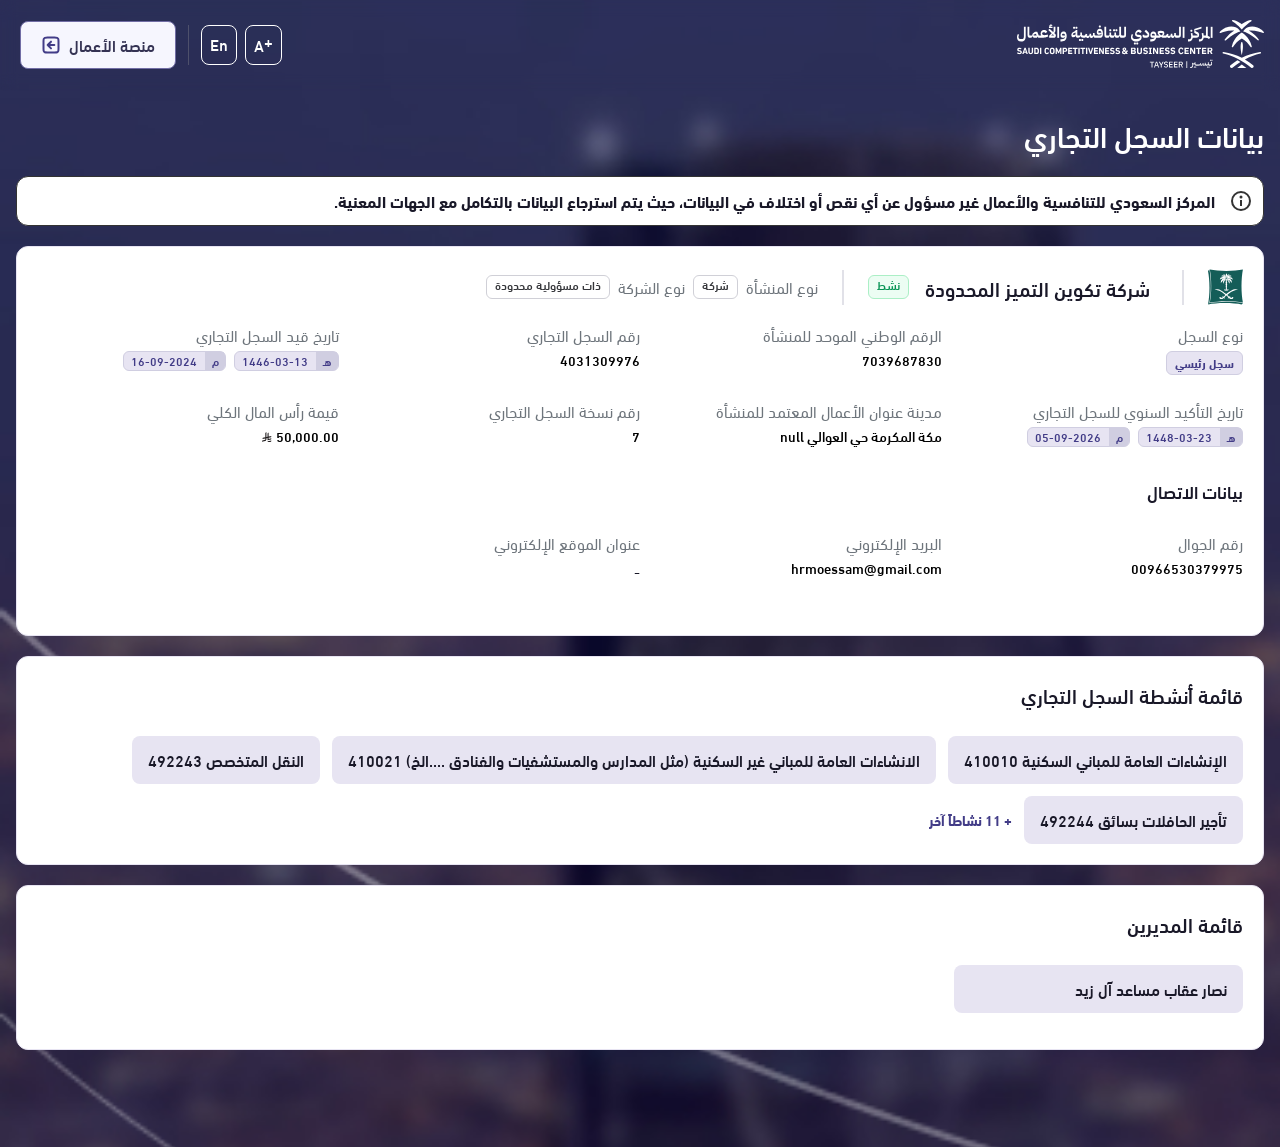
==== commit bf6d8924: "go" ====
--- a/viewcr/index.html
+++ b/viewcr/index.html
@@ -1,4 +1,4 @@
-<!DOCTYPE html><html lang="en" translate="no" style="--base-font-size: 1rem;"><head><base href="./"><script>
+<!DOCTYPE html><html lang="en" translate="no" style="--base-font-size: 1rem;"><head><base href="../"><script>
 (function () {
   try {
     // Keep the actual exported document address before restoring the captured
